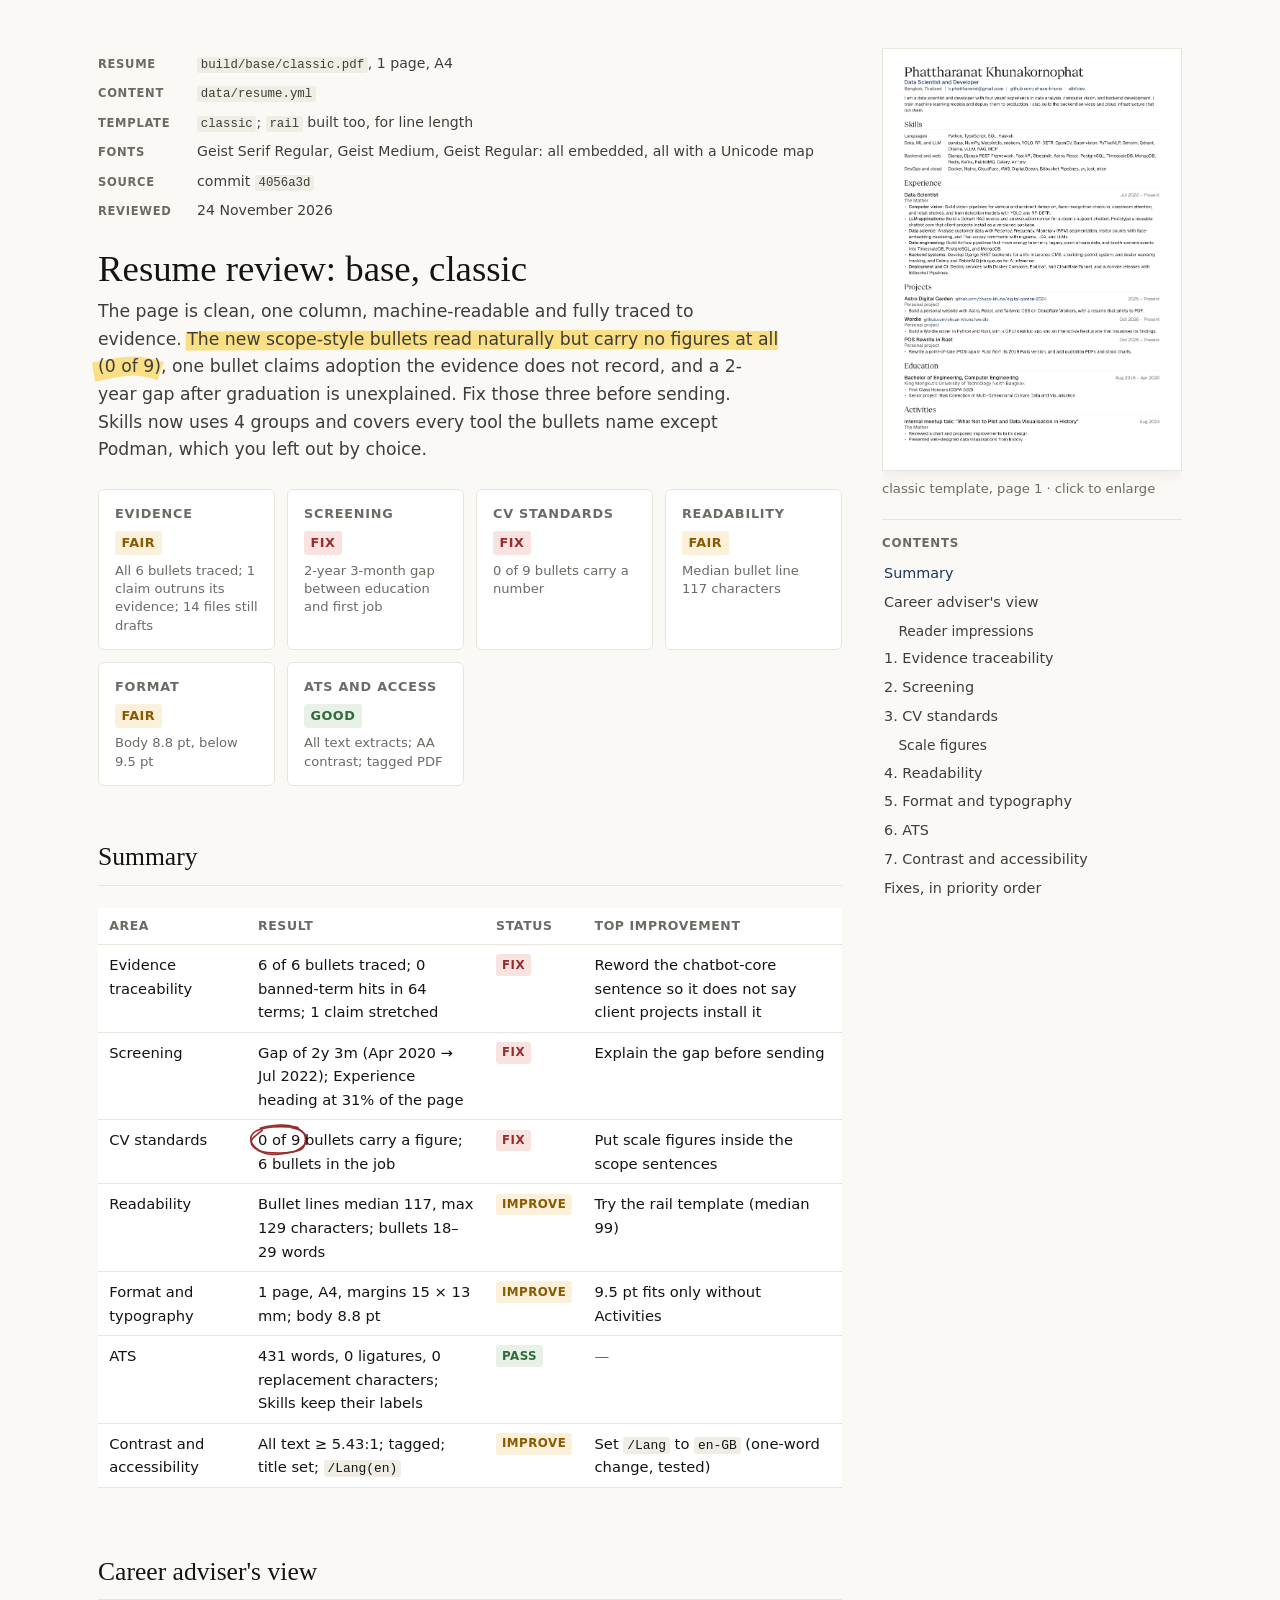
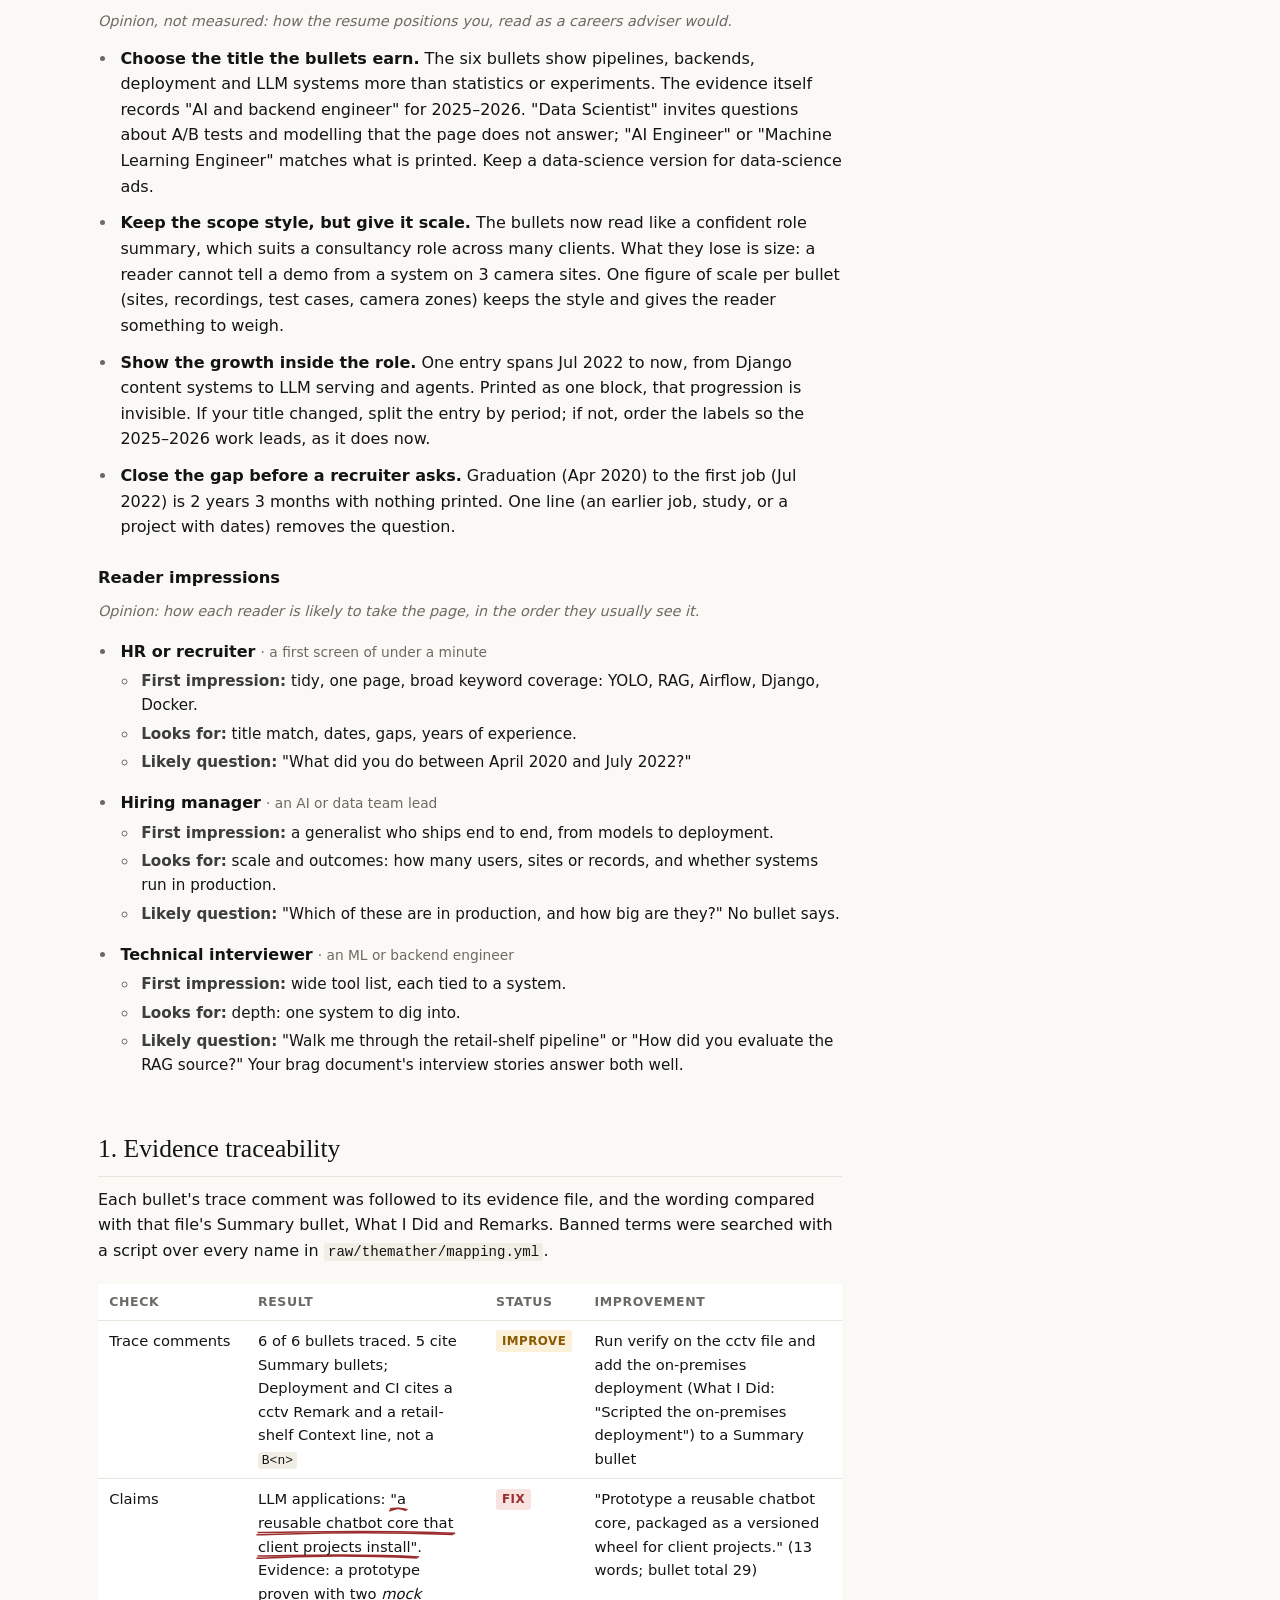
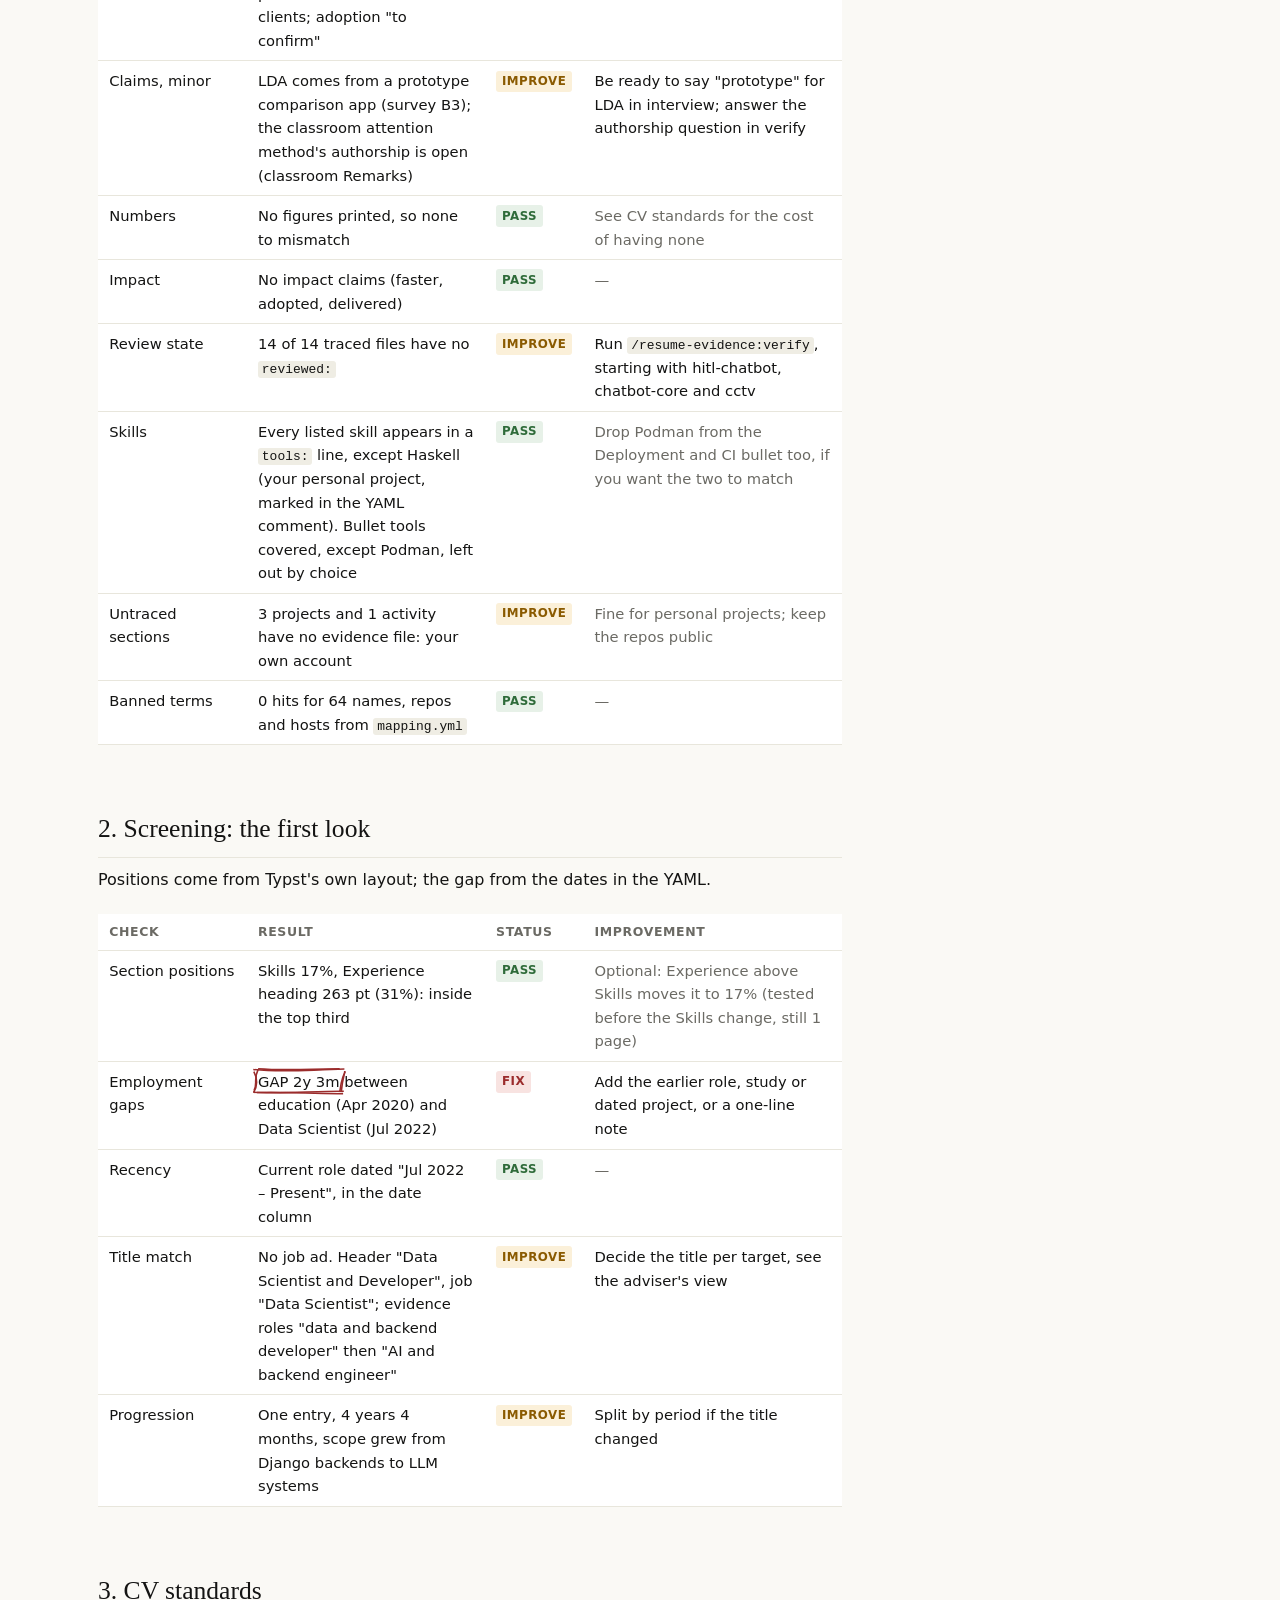
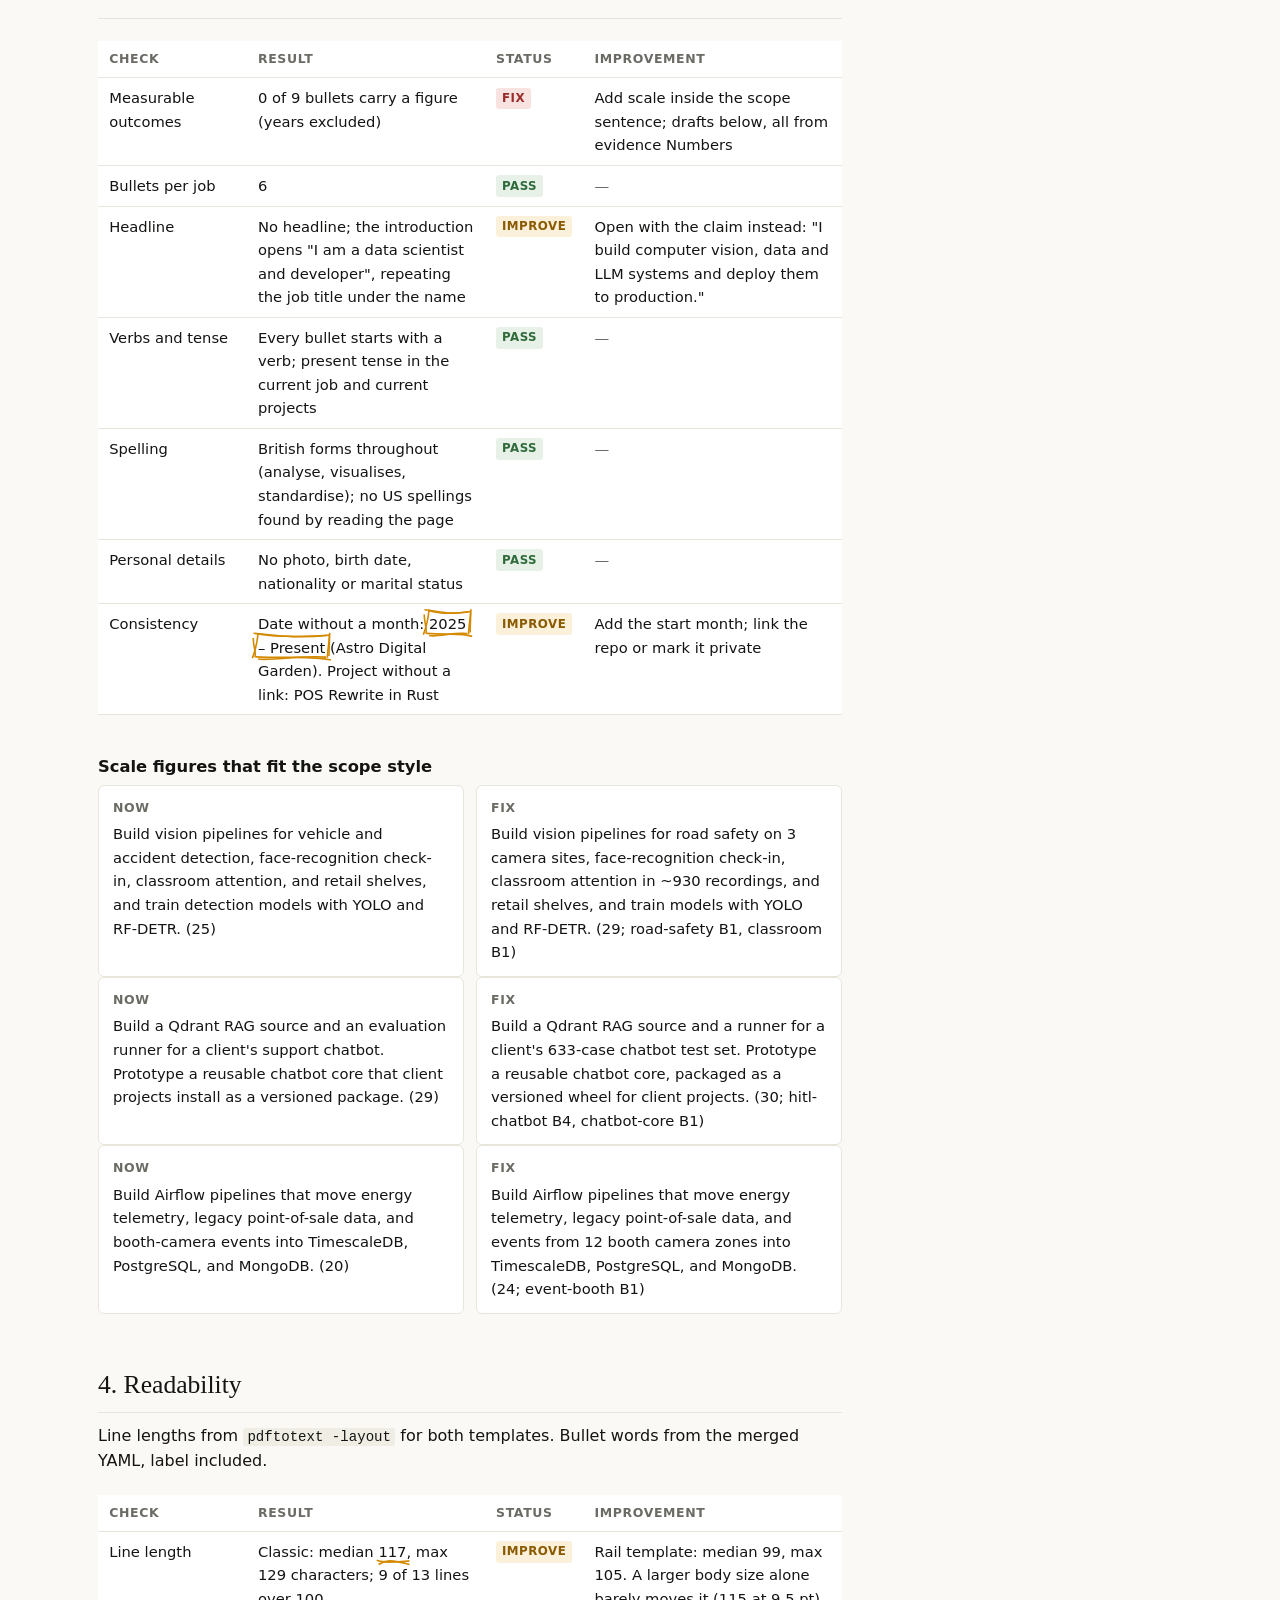
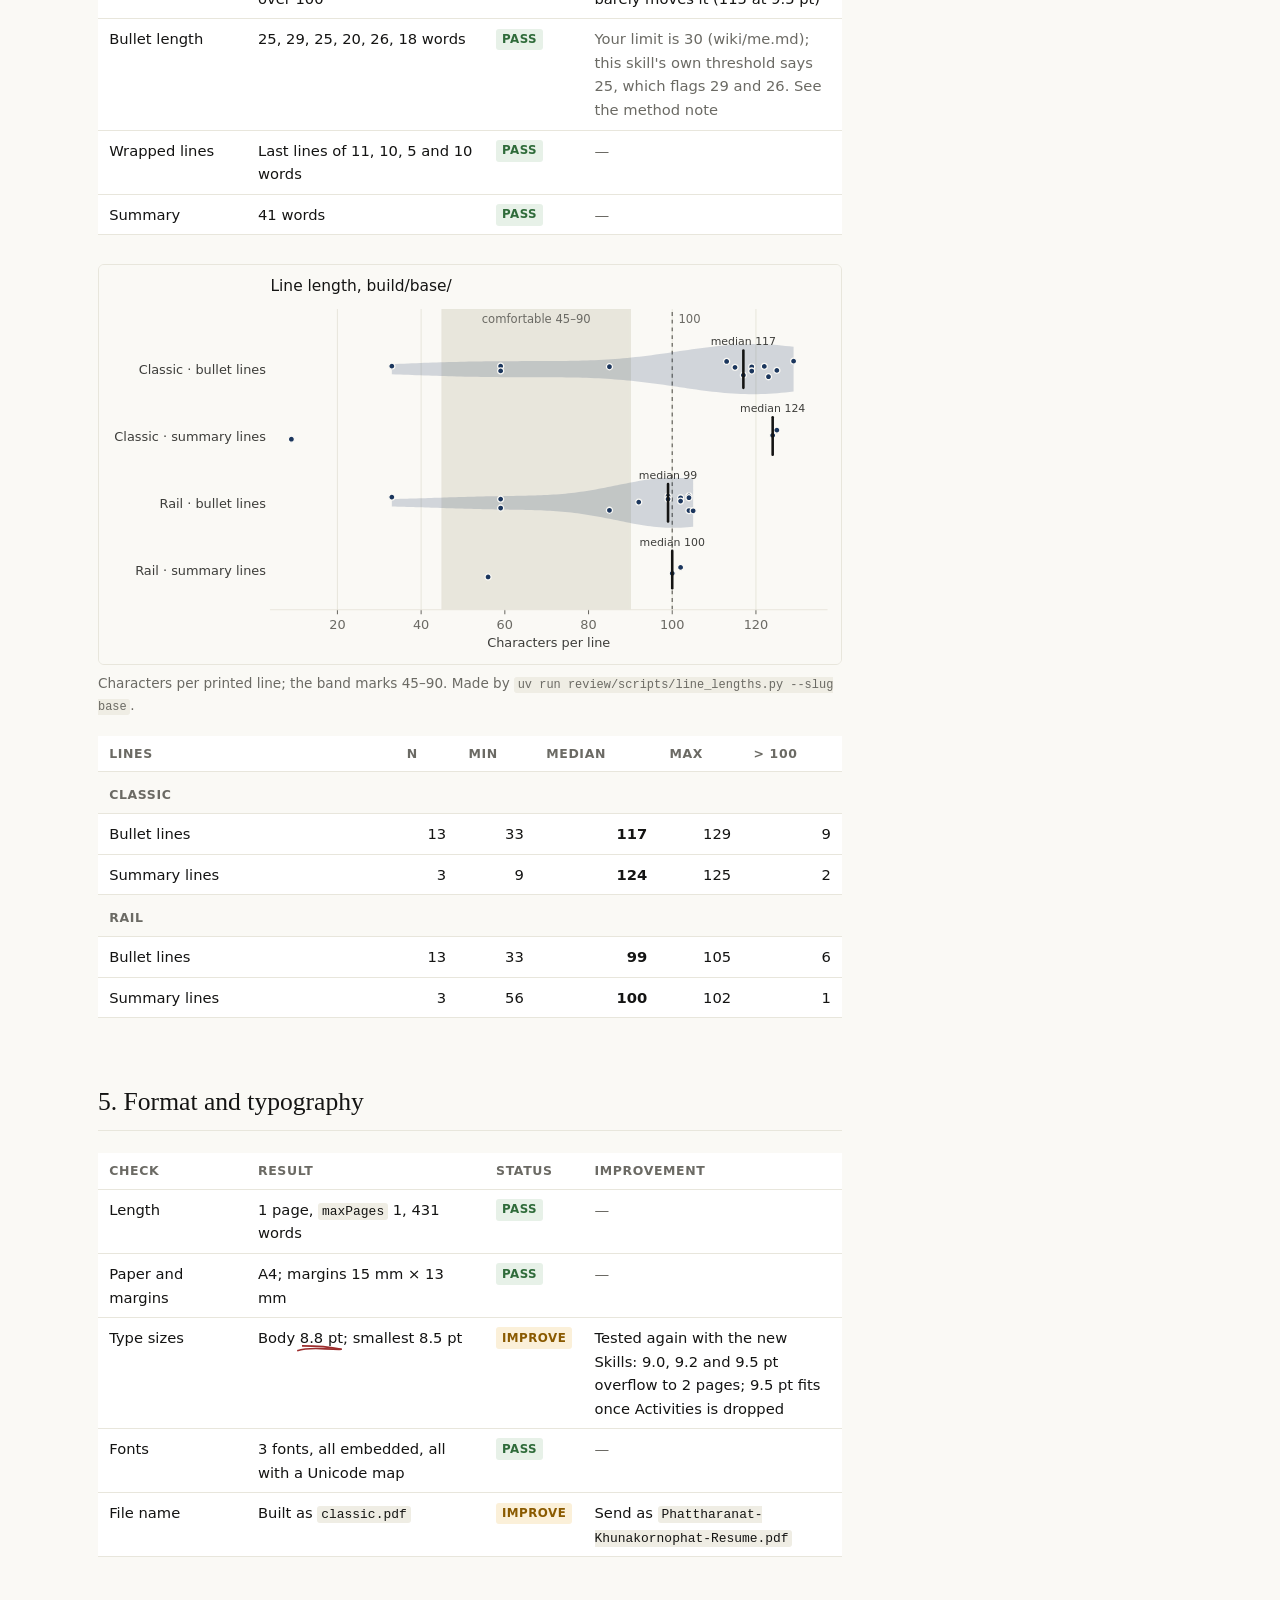
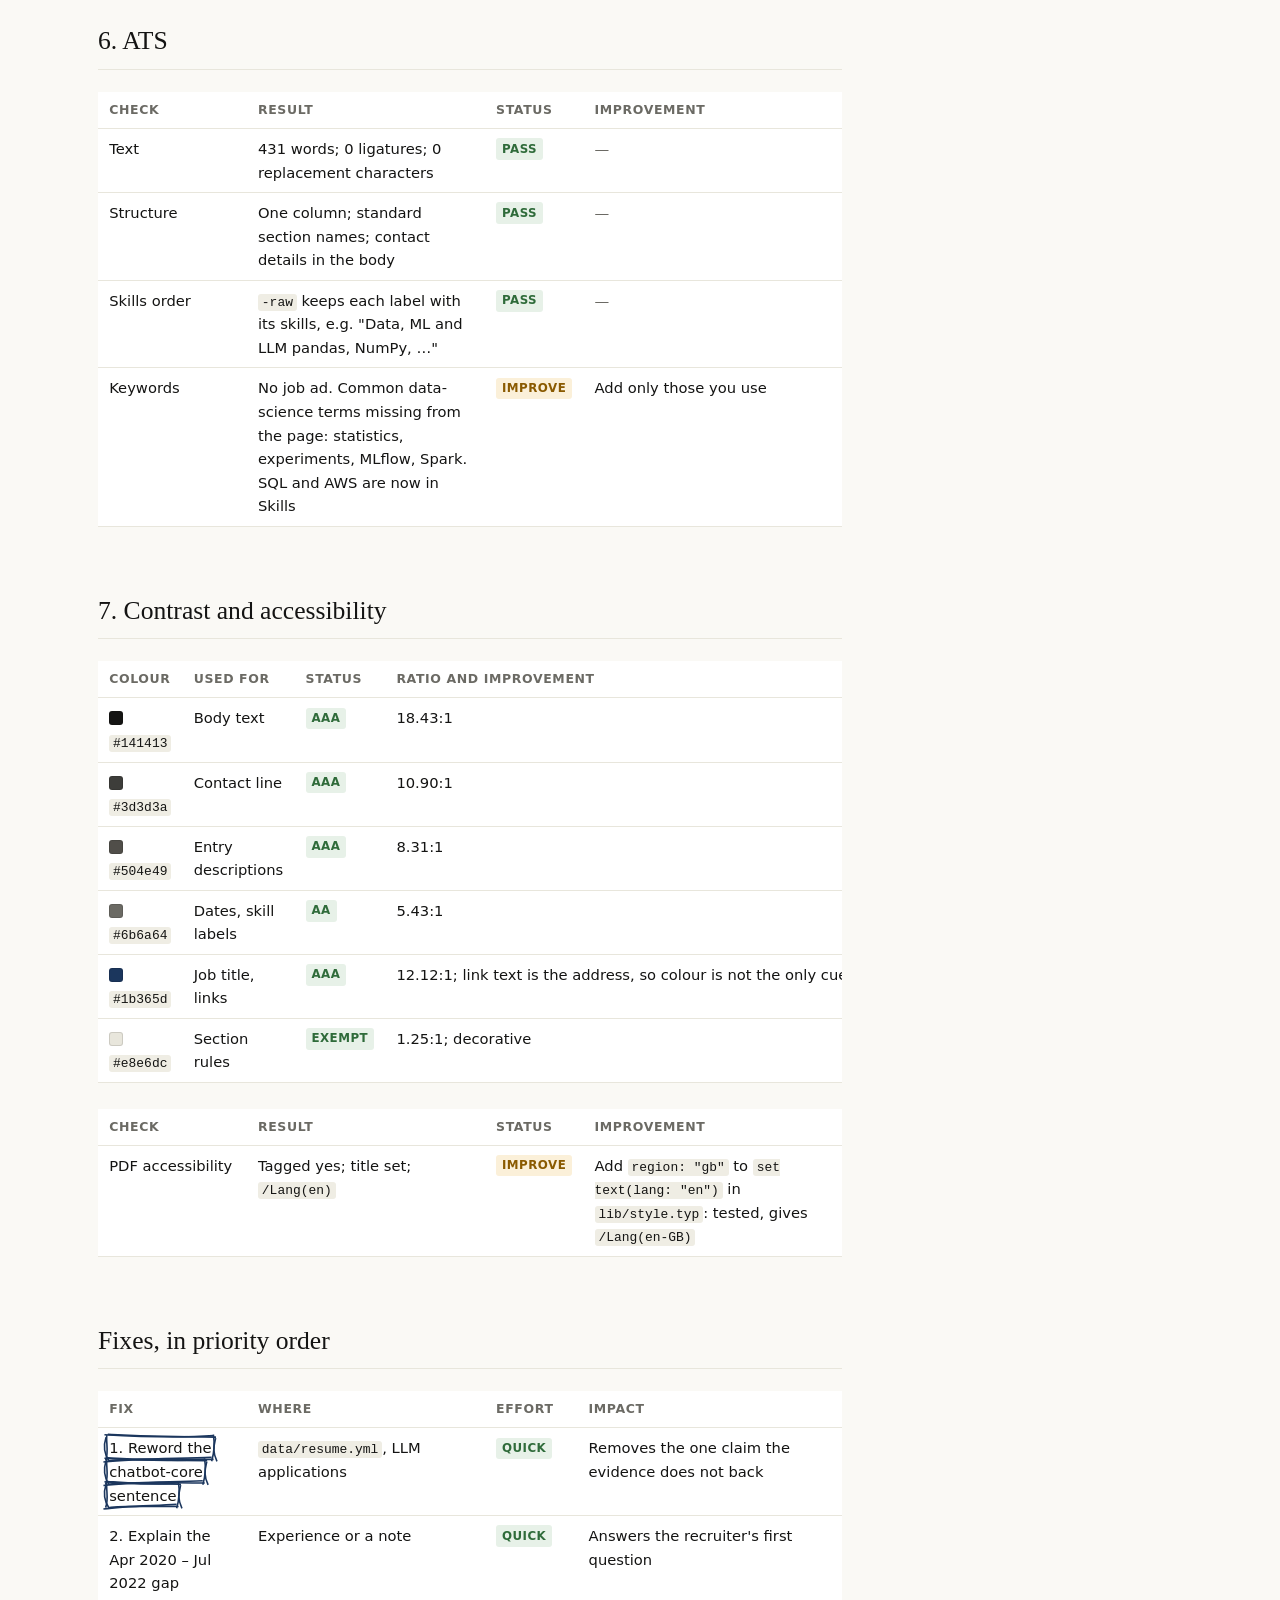
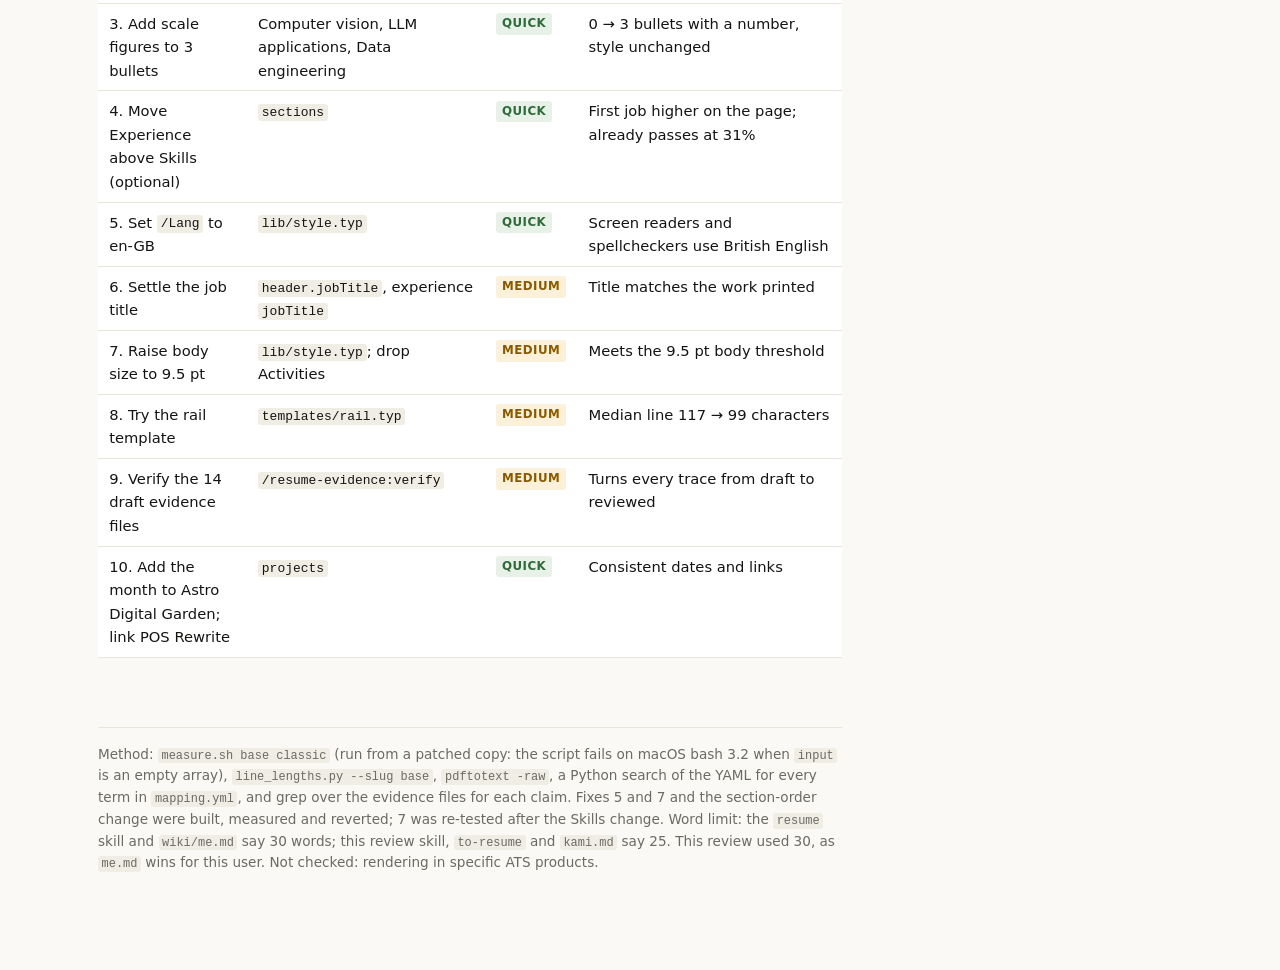
==== resume/review/index.html @ 535d42ca "docs(review): add the base resume review and the bullets proposal Add the review page for the base r" ====
<!doctype html>
<html lang="en-GB">
<head>
<meta charset="utf-8">
<meta name="viewport" content="width=device-width, initial-scale=1">
<title>Resume review: base, classic</title>
<link rel="stylesheet" href="styles/review.css">
<script src="scripts/rough-notation.iife.js" defer></script>
<script src="scripts/review.js" defer></script>
</head>
<body>
<main>

<div class="layout">
<div>

<header>
  <table class="details">
    <tr><th scope="row">Resume</th><td><code>build/base/classic.pdf</code>, 1 page, A4</td></tr>
    <tr><th scope="row">Content</th><td><code>data/resume.yml</code></td></tr>
    <tr><th scope="row">Template</th><td><code>classic</code>; <code>rail</code> built too, for line length</td></tr>
    <tr><th scope="row">Fonts</th><td>Geist Serif Regular, Geist Medium, Geist Regular: all embedded, all with a Unicode map</td></tr>
    <tr><th scope="row">Source</th><td>commit <code>4056a3d</code></td></tr>
    <tr><th scope="row">Reviewed</th><td>24 November 2026</td></tr>
  </table>
  <h1>Resume review: base, classic</h1>
  <p class="lede">The page is clean, one column, machine-readable and fully traced to evidence. <span data-note="highlight">The new scope-style bullets read naturally but carry no figures at all (0 of 9)</span>, one bullet claims adoption the evidence does not record, and a 2-year gap after graduation is unexplained. Fix those three before sending. Skills now uses 4 groups and covers every tool the bullets name except Podman, which you left out by choice.</p>

  <div class="scores">
    <div class="score"><b>Evidence</b><span><span class="badge warn">Fair</span></span><small>All 6 bullets traced; 1 claim outruns its evidence; 14 files still drafts</small></div>
    <div class="score"><b>Screening</b><span><span class="badge fail">Fix</span></span><small>2-year 3-month gap between education and first job</small></div>
    <div class="score"><b>CV standards</b><span><span class="badge fail">Fix</span></span><small>0 of 9 bullets carry a number</small></div>
    <div class="score"><b>Readability</b><span><span class="badge warn">Fair</span></span><small>Median bullet line 117 characters</small></div>
    <div class="score"><b>Format</b><span><span class="badge warn">Fair</span></span><small>Body 8.8 pt, below 9.5 pt</small></div>
    <div class="score"><b>ATS and access</b><span><span class="badge pass">Good</span></span><small>All text extracts; AA contrast; tagged PDF</small></div>
  </div>
</header>

<h2 id="summary">Summary</h2>
<div class="table-wrap">
<table class="results">
  <tr><th>Area</th><th>Result</th><th>Status</th><th>Top improvement</th></tr>
  <tr><td>Evidence traceability</td><td>6 of 6 bullets traced; 0 banned-term hits in 64 terms; 1 claim stretched</td><td class="status"><span class="badge fail">Fix</span></td><td>Reword the chatbot-core sentence so it does not say client projects install it</td></tr>
  <tr><td>Screening</td><td>Gap of 2y 3m (Apr 2020 → Jul 2022); Experience heading at 31% of the page</td><td class="status"><span class="badge fail">Fix</span></td><td>Explain the gap before sending</td></tr>
  <tr><td>CV standards</td><td><span data-note="circle">0 of 9</span> bullets carry a figure; 6 bullets in the job</td><td class="status"><span class="badge fail">Fix</span></td><td>Put scale figures inside the scope sentences</td></tr>
  <tr><td>Readability</td><td>Bullet lines median 117, max 129 characters; bullets 18–29 words</td><td class="status"><span class="badge warn">Improve</span></td><td>Try the rail template (median 99)</td></tr>
  <tr><td>Format and typography</td><td>1 page, A4, margins 15 × 13 mm; body 8.8 pt</td><td class="status"><span class="badge warn">Improve</span></td><td>9.5 pt fits only without Activities</td></tr>
  <tr><td>ATS</td><td>431 words, 0 ligatures, 0 replacement characters; Skills keep their labels</td><td class="status"><span class="badge pass">Pass</span></td><td class="muted">—</td></tr>
  <tr><td>Contrast and accessibility</td><td>All text ≥ 5.43:1; tagged; title set; <code>/Lang(en)</code></td><td class="status"><span class="badge warn">Improve</span></td><td>Set <code>/Lang</code> to <code>en-GB</code> (one-word change, tested)</td></tr>
</table>
</div>

<h2 id="adviser">Career adviser's view</h2>
<p class="opinion-note">Opinion, not measured: how the resume positions you, read as a careers adviser would.</p>
<ul class="opinion">
  <li><strong>Choose the title the bullets earn.</strong> The six bullets show pipelines, backends, deployment and LLM systems more than statistics or experiments. The evidence itself records "AI and backend engineer" for 2025–2026. "Data Scientist" invites questions about A/B tests and modelling that the page does not answer; "AI Engineer" or "Machine Learning Engineer" matches what is printed. Keep a data-science version for data-science ads.</li>
  <li><strong>Keep the scope style, but give it scale.</strong> The bullets now read like a confident role summary, which suits a consultancy role across many clients. What they lose is size: a reader cannot tell a demo from a system on 3 camera sites. One figure of scale per bullet (sites, recordings, test cases, camera zones) keeps the style and gives the reader something to weigh.</li>
  <li><strong>Show the growth inside the role.</strong> One entry spans Jul 2022 to now, from Django content systems to LLM serving and agents. Printed as one block, that progression is invisible. If your title changed, split the entry by period; if not, order the labels so the 2025–2026 work leads, as it does now.</li>
  <li><strong>Close the gap before a recruiter asks.</strong> Graduation (Apr 2020) to the first job (Jul 2022) is 2 years 3 months with nothing printed. One line (an earlier job, study, or a project with dates) removes the question.</li>
</ul>

<h3 id="readers">Reader impressions</h3>
<p class="opinion-note">Opinion: how each reader is likely to take the page, in the order they usually see it.</p>
<ul class="opinion readers">
  <li><strong>HR or recruiter</strong> <span class="muted">· a first screen of under a minute</span>
    <ul>
      <li><b>First impression:</b> tidy, one page, broad keyword coverage: YOLO, RAG, Airflow, Django, Docker.</li>
      <li><b>Looks for:</b> title match, dates, gaps, years of experience.</li>
      <li><b>Likely question:</b> "What did you do between April 2020 and July 2022?"</li>
    </ul></li>
  <li><strong>Hiring manager</strong> <span class="muted">· an AI or data team lead</span>
    <ul>
      <li><b>First impression:</b> a generalist who ships end to end, from models to deployment.</li>
      <li><b>Looks for:</b> scale and outcomes: how many users, sites or records, and whether systems run in production.</li>
      <li><b>Likely question:</b> "Which of these are in production, and how big are they?" No bullet says.</li>
    </ul></li>
  <li><strong>Technical interviewer</strong> <span class="muted">· an ML or backend engineer</span>
    <ul>
      <li><b>First impression:</b> wide tool list, each tied to a system.</li>
      <li><b>Looks for:</b> depth: one system to dig into.</li>
      <li><b>Likely question:</b> "Walk me through the retail-shelf pipeline" or "How did you evaluate the RAG source?" Your brag document's interview stories answer both well.</li>
    </ul></li>
</ul>

<h2 id="evidence">1. Evidence traceability</h2>
<p>Each bullet's trace comment was followed to its evidence file, and the wording compared with that file's Summary bullet, What I Did and Remarks. Banned terms were searched with a script over every name in <code>raw/themather/mapping.yml</code>.</p>
<div class="table-wrap">
<table class="results">
  <tr><th>Check</th><th>Result</th><th>Status</th><th>Improvement</th></tr>
  <tr><td>Trace comments</td><td>6 of 6 bullets traced. 5 cite Summary bullets; Deployment and CI cites a cctv Remark and a retail-shelf Context line, not a <code>B&lt;n&gt;</code></td><td class="status"><span class="badge warn">Improve</span></td><td>Run verify on the cctv file and add the on-premises deployment (What I Did: "Scripted the on-premises deployment") to a Summary bullet</td></tr>
  <tr><td>Claims</td><td>LLM applications: <span data-note="underline">"a reusable chatbot core that client projects install"</span>. Evidence: a prototype proven with two <em>mock</em> clients; adoption "to confirm"</td><td class="status"><span class="badge fail">Fix</span></td><td>"Prototype a reusable chatbot core, packaged as a versioned wheel for client projects." (13 words; bullet total 29)</td></tr>
  <tr><td>Claims, minor</td><td>LDA comes from a prototype comparison app (survey B3); the classroom attention method's authorship is open (classroom Remarks)</td><td class="status"><span class="badge warn">Improve</span></td><td>Be ready to say "prototype" for LDA in interview; answer the authorship question in verify</td></tr>
  <tr><td>Numbers</td><td>No figures printed, so none to mismatch</td><td class="status"><span class="badge pass">Pass</span></td><td class="muted">See CV standards for the cost of having none</td></tr>
  <tr><td>Impact</td><td>No impact claims (faster, adopted, delivered)</td><td class="status"><span class="badge pass">Pass</span></td><td class="muted">—</td></tr>
  <tr><td>Review state</td><td><span data-note="circle" data-note-tone="warn">14 of 14</span> traced files have no <code>reviewed:</code></td><td class="status"><span class="badge warn">Improve</span></td><td>Run <code>/resume-evidence:verify</code>, starting with hitl-chatbot, chatbot-core and cctv</td></tr>
  <tr><td>Skills</td><td>Every listed skill appears in a <code>tools:</code> line, except Haskell (your personal project, marked in the YAML comment). Bullet tools covered, except Podman, left out by choice</td><td class="status"><span class="badge pass">Pass</span></td><td class="muted">Drop Podman from the Deployment and CI bullet too, if you want the two to match</td></tr>
  <tr><td>Untraced sections</td><td>3 projects and 1 activity have no evidence file: your own account</td><td class="status"><span class="badge warn">Improve</span></td><td class="muted">Fine for personal projects; keep the repos public</td></tr>
  <tr><td>Banned terms</td><td>0 hits for 64 names, repos and hosts from <code>mapping.yml</code></td><td class="status"><span class="badge pass">Pass</span></td><td class="muted">—</td></tr>
</table>
</div>

<h2 id="screening">2. Screening: the first look</h2>
<p>Positions come from Typst's own layout; the gap from the dates in the YAML.</p>
<div class="table-wrap">
<table class="results">
  <tr><th>Check</th><th>Result</th><th>Status</th><th>Improvement</th></tr>
  <tr><td>Section positions</td><td>Skills 17%, Experience heading 263 pt (31%): inside the top third</td><td class="status"><span class="badge pass">Pass</span></td><td class="muted">Optional: Experience above Skills moves it to 17% (tested before the Skills change, still 1 page)</td></tr>
  <tr><td>Employment gaps</td><td><span data-note="box">GAP 2y 3m</span> between education (Apr 2020) and Data Scientist (Jul 2022)</td><td class="status"><span class="badge fail">Fix</span></td><td>Add the earlier role, study or dated project, or a one-line note</td></tr>
  <tr><td>Recency</td><td>Current role dated "Jul 2022 – Present", in the date column</td><td class="status"><span class="badge pass">Pass</span></td><td class="muted">—</td></tr>
  <tr><td>Title match</td><td>No job ad. Header "Data Scientist and Developer", job "Data Scientist"; evidence roles "data and backend developer" then "AI and backend engineer"</td><td class="status"><span class="badge warn">Improve</span></td><td>Decide the title per target, see the adviser's view</td></tr>
  <tr><td>Progression</td><td>One entry, 4 years 4 months, scope grew from Django backends to LLM systems</td><td class="status"><span class="badge warn">Improve</span></td><td>Split by period if the title changed</td></tr>
</table>
</div>

<h2 id="cv">3. CV standards</h2>
<div class="table-wrap">
<table class="results">
  <tr><th>Check</th><th>Result</th><th>Status</th><th>Improvement</th></tr>
  <tr><td>Measurable outcomes</td><td>0 of 9 bullets carry a figure (years excluded)</td><td class="status"><span class="badge fail">Fix</span></td><td>Add scale inside the scope sentence; drafts below, all from evidence Numbers</td></tr>
  <tr><td>Bullets per job</td><td>6</td><td class="status"><span class="badge pass">Pass</span></td><td class="muted">—</td></tr>
  <tr><td>Headline</td><td>No headline; the introduction opens "I am a data scientist and developer", repeating the job title under the name</td><td class="status"><span class="badge warn">Improve</span></td><td>Open with the claim instead: "I build computer vision, data and LLM systems and deploy them to production."</td></tr>
  <tr><td>Verbs and tense</td><td>Every bullet starts with a verb; present tense in the current job and current projects</td><td class="status"><span class="badge pass">Pass</span></td><td class="muted">—</td></tr>
  <tr><td>Spelling</td><td>British forms throughout (analyse, visualises, standardise); no US spellings found by reading the page</td><td class="status"><span class="badge pass">Pass</span></td><td class="muted">—</td></tr>
  <tr><td>Personal details</td><td>No photo, birth date, nationality or marital status</td><td class="status"><span class="badge pass">Pass</span></td><td class="muted">—</td></tr>
  <tr><td>Consistency</td><td>Date without a month: <span data-note="box" data-note-tone="warn">2025 – Present</span> (Astro Digital Garden). Project without a link: POS Rewrite in Rust</td><td class="status"><span class="badge warn">Improve</span></td><td>Add the start month; link the repo or mark it private</td></tr>
</table>
</div>

<h3 id="cv-figures">Scale figures that fit the scope style</h3>
<div class="compare">
  <div><b>Now</b>Build vision pipelines for vehicle and accident detection, face-recognition check-in, classroom attention, and retail shelves, and train detection models with YOLO and RF-DETR. (25)</div>
  <div><b>Fix</b>Build vision pipelines for road safety on 3 camera sites, face-recognition check-in, classroom attention in ~930 recordings, and retail shelves, and train models with YOLO and RF-DETR. (29; road-safety B1, classroom B1)</div>
</div>
<div class="compare">
  <div><b>Now</b>Build a Qdrant RAG source and an evaluation runner for a client's support chatbot. Prototype a reusable chatbot core that client projects install as a versioned package. (29)</div>
  <div><b>Fix</b>Build a Qdrant RAG source and a runner for a client's 633-case chatbot test set. Prototype a reusable chatbot core, packaged as a versioned wheel for client projects. (30; hitl-chatbot B4, chatbot-core B1)</div>
</div>
<div class="compare">
  <div><b>Now</b>Build Airflow pipelines that move energy telemetry, legacy point-of-sale data, and booth-camera events into TimescaleDB, PostgreSQL, and MongoDB. (20)</div>
  <div><b>Fix</b>Build Airflow pipelines that move energy telemetry, legacy point-of-sale data, and events from 12 booth camera zones into TimescaleDB, PostgreSQL, and MongoDB. (24; event-booth B1)</div>
</div>

<h2 id="readability">4. Readability</h2>
<p>Line lengths from <code>pdftotext -layout</code> for both templates. Bullet words from the merged YAML, label included.</p>
<div class="table-wrap">
<table class="results">
  <tr><th>Check</th><th>Result</th><th>Status</th><th>Improvement</th></tr>
  <tr><td>Line length</td><td>Classic: median <span data-note="underline" data-note-tone="warn">117</span>, max 129 characters; 9 of 13 lines over 100</td><td class="status"><span class="badge warn">Improve</span></td><td>Rail template: median 99, max 105. A larger body size alone barely moves it (115 at 9.5 pt)</td></tr>
  <tr><td>Bullet length</td><td>25, 29, 25, 20, 26, 18 words</td><td class="status"><span class="badge pass">Pass</span></td><td class="muted">Your limit is 30 (wiki/me.md); this skill's own threshold says 25, which flags 29 and 26. See the method note</td></tr>
  <tr><td>Wrapped lines</td><td>Last lines of 11, 10, 5 and 10 words</td><td class="status"><span class="badge pass">Pass</span></td><td class="muted">—</td></tr>
  <tr><td>Summary</td><td>41 words</td><td class="status"><span class="badge pass">Pass</span></td><td class="muted">—</td></tr>
</table>
</div>
<figure class="chart">
  <img src="base-line-length.svg" alt="Line length in characters. Classic bullet lines: 13 lines, min 33, median 117, max 129, 9 over 100. Classic summary lines: 3, min 9, median 124, max 125. Rail bullet lines: 13, min 33, median 99, max 105, 6 over 100. Rail summary lines: 3, min 56, median 100, max 102.">
  <figcaption>Characters per printed line; the band marks 45–90. Made by <code>uv run review/scripts/line_lengths.py --slug base</code>.</figcaption>
</figure>
<div class="table-wrap">
<table class="stats">
  <tr><th>Lines</th><th>n</th><th>min</th><th>median</th><th>max</th><th>&gt; 100</th></tr>
  <tr class="group"><td colspan="6">Classic</td></tr>
  <tr><td>Bullet lines</td><td class="num">13</td><td class="num">33</td><td class="num median">117</td><td class="num">129</td><td class="num">9</td></tr>
  <tr><td>Summary lines</td><td class="num">3</td><td class="num">9</td><td class="num median">124</td><td class="num">125</td><td class="num">2</td></tr>
  <tr class="group"><td colspan="6">Rail</td></tr>
  <tr><td>Bullet lines</td><td class="num">13</td><td class="num">33</td><td class="num median">99</td><td class="num">105</td><td class="num">6</td></tr>
  <tr><td>Summary lines</td><td class="num">3</td><td class="num">56</td><td class="num median">100</td><td class="num">102</td><td class="num">1</td></tr>
</table>
</div>

<h2 id="format">5. Format and typography</h2>
<div class="table-wrap">
<table class="results">
  <tr><th>Check</th><th>Result</th><th>Status</th><th>Improvement</th></tr>
  <tr><td>Length</td><td>1 page, <code>maxPages</code> 1, 431 words</td><td class="status"><span class="badge pass">Pass</span></td><td class="muted">—</td></tr>
  <tr><td>Paper and margins</td><td>A4; margins 15 mm × 13 mm</td><td class="status"><span class="badge pass">Pass</span></td><td class="muted">—</td></tr>
  <tr><td>Type sizes</td><td>Body <span data-note="underline">8.8 pt</span>; smallest 8.5 pt</td><td class="status"><span class="badge warn">Improve</span></td><td>Tested again with the new Skills: 9.0, 9.2 and 9.5 pt overflow to 2 pages; 9.5 pt fits once Activities is dropped</td></tr>
  <tr><td>Fonts</td><td>3 fonts, all embedded, all with a Unicode map</td><td class="status"><span class="badge pass">Pass</span></td><td class="muted">—</td></tr>
  <tr><td>File name</td><td>Built as <code>classic.pdf</code></td><td class="status"><span class="badge warn">Improve</span></td><td>Send as <code>Phattharanat-Khunakornophat-Resume.pdf</code></td></tr>
</table>
</div>

<h2 id="ats">6. ATS</h2>
<div class="table-wrap">
<table class="results">
  <tr><th>Check</th><th>Result</th><th>Status</th><th>Improvement</th></tr>
  <tr><td>Text</td><td>431 words; 0 ligatures; 0 replacement characters</td><td class="status"><span class="badge pass">Pass</span></td><td class="muted">—</td></tr>
  <tr><td>Structure</td><td>One column; standard section names; contact details in the body</td><td class="status"><span class="badge pass">Pass</span></td><td class="muted">—</td></tr>
  <tr><td>Skills order</td><td><code>-raw</code> keeps each label with its skills, e.g. "Data, ML and LLM pandas, NumPy, …"</td><td class="status"><span class="badge pass">Pass</span></td><td class="muted">—</td></tr>
  <tr><td>Keywords</td><td>No job ad. Common data-science terms missing from the page: statistics, experiments, MLflow, Spark. SQL and AWS are now in Skills</td><td class="status"><span class="badge warn">Improve</span></td><td>Add only those you use</td></tr>
</table>
</div>

<h2 id="access">7. Contrast and accessibility</h2>
<div class="table-wrap">
<table class="results">
  <tr><th>Colour</th><th>Used for</th><th>Status</th><th>Ratio and improvement</th></tr>
  <tr><td><span class="sw" style="background:#141413"></span><code>#141413</code></td><td>Body text</td><td class="status"><span class="badge pass">AAA</span></td><td class="num">18.43:1</td></tr>
  <tr><td><span class="sw" style="background:#3d3d3a"></span><code>#3d3d3a</code></td><td>Contact line</td><td class="status"><span class="badge pass">AAA</span></td><td class="num">10.90:1</td></tr>
  <tr><td><span class="sw" style="background:#504e49"></span><code>#504e49</code></td><td>Entry descriptions</td><td class="status"><span class="badge pass">AAA</span></td><td class="num">8.31:1</td></tr>
  <tr><td><span class="sw" style="background:#6b6a64"></span><code>#6b6a64</code></td><td>Dates, skill labels</td><td class="status"><span class="badge pass">AA</span></td><td class="num">5.43:1</td></tr>
  <tr><td><span class="sw" style="background:#1b365d"></span><code>#1b365d</code></td><td>Job title, links</td><td class="status"><span class="badge pass">AAA</span></td><td class="num">12.12:1; link text is the address, so colour is not the only cue</td></tr>
  <tr><td><span class="sw" style="background:#e8e6dc"></span><code>#e8e6dc</code></td><td>Section rules</td><td class="status"><span class="badge pass">Exempt</span></td><td class="num">1.25:1; decorative</td></tr>
</table>
</div>
<div class="table-wrap">
<table class="results">
  <tr><th>Check</th><th>Result</th><th>Status</th><th>Improvement</th></tr>
  <tr><td>PDF accessibility</td><td>Tagged yes; title set; <code>/Lang(en)</code></td><td class="status"><span class="badge warn">Improve</span></td><td>Add <code>region: "gb"</code> to <code>set text(lang: "en")</code> in <code>lib/style.typ</code>: tested, gives <code>/Lang(en-GB)</code></td></tr>
</table>
</div>

<h2 id="fixes">Fixes, in priority order</h2>
<div class="table-wrap">
<table class="results">
  <tr><th>Fix</th><th>Where</th><th>Effort</th><th>Impact</th></tr>
  <tr><td><span data-note="box" data-note-tone="accent">1. Reword the chatbot-core sentence</span></td><td><code>data/resume.yml</code>, LLM applications</td><td class="status"><span class="badge pass">Quick</span></td><td>Removes the one claim the evidence does not back</td></tr>
  <tr><td>2. Explain the Apr 2020 – Jul 2022 gap</td><td>Experience or a note</td><td class="status"><span class="badge pass">Quick</span></td><td>Answers the recruiter's first question</td></tr>
  <tr><td>3. Add scale figures to 3 bullets</td><td>Computer vision, LLM applications, Data engineering</td><td class="status"><span class="badge pass">Quick</span></td><td>0 → 3 bullets with a number, style unchanged</td></tr>
  <tr><td>4. Move Experience above Skills (optional)</td><td><code>sections</code></td><td class="status"><span class="badge pass">Quick</span></td><td>First job higher on the page; already passes at 31%</td></tr>
  <tr><td>5. Set <code>/Lang</code> to en-GB</td><td><code>lib/style.typ</code></td><td class="status"><span class="badge pass">Quick</span></td><td>Screen readers and spellcheckers use British English</td></tr>
  <tr><td>6. Settle the job title</td><td><code>header.jobTitle</code>, experience <code>jobTitle</code></td><td class="status"><span class="badge warn">Medium</span></td><td>Title matches the work printed</td></tr>
  <tr><td>7. Raise body size to 9.5 pt</td><td><code>lib/style.typ</code>; drop Activities</td><td class="status"><span class="badge warn">Medium</span></td><td>Meets the 9.5 pt body threshold</td></tr>
  <tr><td>8. Try the rail template</td><td><code>templates/rail.typ</code></td><td class="status"><span class="badge warn">Medium</span></td><td>Median line 117 → 99 characters</td></tr>
  <tr><td>9. Verify the 14 draft evidence files</td><td><code>/resume-evidence:verify</code></td><td class="status"><span class="badge warn">Medium</span></td><td>Turns every trace from draft to reviewed</td></tr>
  <tr><td>10. Add the month to Astro Digital Garden; link POS Rewrite</td><td><code>projects</code></td><td class="status"><span class="badge pass">Quick</span></td><td>Consistent dates and links</td></tr>
</table>
</div>

<footer>
  Method: <code>measure.sh base classic</code> (run from a patched copy: the script fails on macOS bash 3.2 when <code>input</code> is an empty array), <code>line_lengths.py --slug base</code>, <code>pdftotext -raw</code>, a Python search of the YAML for every term in <code>mapping.yml</code>, and grep over the evidence files for each claim. Fixes 5 and 7 and the section-order change were built, measured and reverted; 7 was re-tested after the Skills change. Word limit: the <code>resume</code> skill and <code>wiki/me.md</code> say 30 words; this review skill, <code>to-resume</code> and <code>kami.md</code> say 25. This review used 30, as <code>me.md</code> wins for this user. Not checked: rendering in specific ATS products.
</footer>

</div>

<aside class="side">
  <figure class="preview">
    <button type="button" data-lightbox aria-label="Open the preview full size">
      <img src="resume.png" alt="The one-page resume: header, Skills, Experience with six labelled bullets, Projects, Education and Activities.">
    </button>
    <figcaption>classic template, page 1 · click to enlarge</figcaption>
  </figure>

  <nav class="toc" aria-label="Contents">
    <b>Contents</b>
    <ol>
      <li><a href="#summary">Summary</a></li>
      <li><a href="#adviser">Career adviser's view</a>
        <ol><li><a href="#readers">Reader impressions</a></li></ol>
      </li>
      <li><a href="#evidence">1. Evidence traceability</a></li>
      <li><a href="#screening">2. Screening</a></li>
      <li><a href="#cv">3. CV standards</a>
        <ol><li><a href="#cv-figures">Scale figures</a></li></ol>
      </li>
      <li><a href="#readability">4. Readability</a></li>
      <li><a href="#format">5. Format and typography</a></li>
      <li><a href="#ats">6. ATS</a></li>
      <li><a href="#access">7. Contrast and accessibility</a></li>
      <li><a href="#fixes">Fixes, in priority order</a></li>
    </ol>
  </nav>
</aside>
</div>

</main>

<dialog class="lightbox" aria-label="Preview">
  <button type="button" class="close" aria-label="Close">×</button>
  <img src="" alt="">
</dialog>
</body>
</html>
---- resume/review/styles/review.css ----
/* Shared styles for review pages in review/.
   Components: header + score cards, check lists with badges, tables with
   swatches, code extract (pre + mark), compare cards, priority list, and a
   sticky side column with the preview image, a pop-up for it, and a table of contents.
   See REVIEW_TEMPLATE.html for markup of each. */

:root {
  --ink: #141413; --dark: #3d3d3a; --olive: #504e49; --stone: #6b6a64;
  --rule: #e8e6dc; --paper: #faf9f5; --card: #ffffff; --accent: #1b365d;
  --pass: #2f6b3a; --pass-bg: #e7f1e8;
  --warn: #8a5a00; --warn-bg: #fbf0d9;
  --fail: #9b2c2c; --fail-bg: #f8e3e1;
  --radius: 6px;
  --side: 300px;
}

* { box-sizing: border-box; }
html { scroll-behavior: smooth; scroll-padding-top: 24px; }
body {
  margin: 0; background: var(--paper); color: var(--ink);
  font: 16px/1.6 ui-sans-serif, system-ui, -apple-system, "Segoe UI", sans-serif;
}
main { max-width: 1140px; margin: 0 auto; padding: 48px 28px 96px; }

/* ---------- Type ---------- */

h1, h2 { font-family: "Iowan Old Style", "Palatino Linotype", Georgia, serif; font-weight: 400; }
h1 { font-size: 2.3rem; line-height: 1.15; margin: 0 0 .4rem; }
h2 { font-size: 1.6rem; margin: 3.2rem 0 .6rem; padding-bottom: .4rem; border-bottom: 1px solid var(--rule); }
h3 { font-size: 1.02rem; margin: 1.6rem 0 .3rem; }
p { margin: .5rem 0; }
a { color: var(--accent); }

/* Selection: a tint of the accent that stands out from the page (1.6:1) and the
   white tables (1.7:1), with text kept ink (10.9:1).
   Images opt out, so a drag across a section doesn't paint them blue;
   the dark code block gets its own darker tint. */
::selection { background: #b8c9df; color: var(--ink); }
img, svg { user-select: none; -webkit-user-select: none; }
pre ::selection, pre::selection { background: #3d5579; color: #fff; }
code {
  font: .88em/1.4 ui-monospace, "Cascadia Code", Consolas, monospace;
  background: #efede4; padding: .08em .3em; border-radius: 3px;
}
.meta { color: var(--stone); font-size: .92rem; }

/* Review details above the title: a label | value table on the page background.
   Overrides the general table rules further down (white background, row padding). */
table.details { width: auto; margin: 0 0 1.4rem; background: none; font-size: .88rem; }
table.details th, table.details td { padding: .22rem 0; border-bottom: 0; vertical-align: baseline; }
table.details th {
  padding-right: 1.6rem; font-size: .72rem; text-transform: uppercase; letter-spacing: .06em;
  color: var(--stone); font-weight: 600; white-space: nowrap;
}
table.details td { color: var(--dark); }
.lede { font-size: 1.08rem; color: var(--dark); max-width: 62ch; }

/* ---------- Two-column layout: content + sticky side ---------- */

.layout { display: grid; grid-template-columns: minmax(0, 1fr) var(--side); gap: 40px; align-items: start; }
.side {
  position: sticky; top: 24px;
  max-height: calc(100vh - 48px); overflow-y: auto;
  scrollbar-width: thin;
}

/* Preview image: a button that opens the pop-up. */
.preview { margin: 0; }
.preview button {
  display: block; width: 100%; padding: 0; border: 0; background: none; cursor: zoom-in;
}
.preview img {
  display: block; width: 100%; background: #fff;
  border: 1px solid var(--rule); box-shadow: 0 2px 14px rgba(20, 20, 19, .08);
  transition: box-shadow .15s;
}
.preview button:hover img, .preview button:focus-visible img { box-shadow: 0 4px 22px rgba(20, 20, 19, .18); }
.preview button:focus-visible { outline: 2px solid var(--accent); outline-offset: 3px; }
.preview figcaption { font-size: .82rem; color: var(--stone); margin-top: .4rem; }

/* Table of contents under the preview. */
.toc { margin-top: 20px; padding-top: 14px; border-top: 1px solid var(--rule); font-size: .9rem; }
.toc b {
  display: block; font-size: .74rem; text-transform: uppercase; letter-spacing: .06em;
  color: var(--stone); font-weight: 600; margin-bottom: .4rem;
}
.toc ol { list-style: none; margin: 0; padding: 0; }
.toc ol ol { padding-left: .9rem; font-size: .86rem; }
.toc a {
  display: block; padding: .18rem .6rem; margin-left: -.6rem;
  color: var(--dark); text-decoration: none; border-left: 2px solid transparent;
}
.toc a:hover { color: var(--accent); }
.toc a.active { color: var(--accent); border-left-color: var(--accent); font-weight: 500; }

@media (max-width: 900px) {
  .layout { grid-template-columns: 1fr; }
  .side { position: static; max-height: none; order: -1; max-width: 420px; }
}

/* ---------- Image pop-up ---------- */

/* The dialog shrinks to the image, so the close button sits on the image's corner.
   The image is sized by height from its aspect ratio (--ratio, height / width;
   default A4 = 1.4142): max-height alone leaves the dialog as wide as the
   image's full pixel width, and the button floats off the corner. */
dialog.lightbox {
  --ratio: 1.4142;
  padding: 0; border: 0; background: transparent;
  width: fit-content; max-width: none; max-height: none; overflow: visible;
}
dialog.lightbox::backdrop { background: rgba(20, 20, 19, .72); }
dialog.lightbox img {
  display: block; height: min(92vh, calc(94vw * var(--ratio))); width: auto;
  background: #fff; box-shadow: 0 10px 40px rgba(0, 0, 0, .35); cursor: zoom-out;
}
dialog.lightbox .close {
  position: absolute; top: -14px; right: -14px; width: 32px; height: 32px;
  border: 0; border-radius: 50%; background: var(--card); color: var(--ink);
  font-size: 1.2rem; line-height: 1; cursor: pointer; box-shadow: 0 2px 8px rgba(0, 0, 0, .25);
}
dialog.lightbox .close:focus-visible { outline: 2px solid var(--accent); outline-offset: 2px; }

/* ---------- Score cards ---------- */

/* 4 cards per row; 2 on narrow screens. Spans the content column only,
   so it never runs under the side preview. */
.scores { display: grid; grid-template-columns: repeat(4, minmax(0, 1fr)); gap: 12px; margin: 1.6rem 0 0; }
@media (max-width: 640px) { .scores { grid-template-columns: repeat(2, minmax(0, 1fr)); } }
.score { background: var(--card); border: 1px solid var(--rule); border-radius: var(--radius); padding: 14px 16px; min-width: 0; }
.score b {
  display: block; font-size: .8rem; text-transform: uppercase; letter-spacing: .06em;
  color: var(--stone); font-weight: 600;
}
.score > span { display: block; margin-top: .35rem; }
.score .badge { font-size: .8rem; white-space: normal; }
.score small { display: block; color: var(--stone); font-size: .82rem; line-height: 1.4; margin-top: .35rem; }

/* ---------- Badges: .pass / .warn / .fail ---------- */

.badge {
  display: inline-block; font-size: .74rem; font-weight: 600; letter-spacing: .04em; text-transform: uppercase;
  padding: .12em .5em; border-radius: 3px; vertical-align: .12em; margin-right: .45em; white-space: nowrap;
}
.pass { color: var(--pass); background: var(--pass-bg); }
.warn { color: var(--warn); background: var(--warn-bg); }
.fail { color: var(--fail); background: var(--fail-bg); }

/* ---------- Check list ---------- */

ul.checks { list-style: none; padding: 0; margin: .6rem 0; }
ul.checks li { padding: .7rem 0; border-bottom: 1px solid var(--rule); }
ul.checks li:last-child { border-bottom: 0; }
ul.checks .why { display: block; color: var(--dark); font-size: .94rem; margin-top: .15rem; }

/* ---------- Tables ---------- */

table { border-collapse: collapse; width: 100%; font-size: .92rem; margin: .8rem 0; background: var(--card); }
th, td { text-align: left; padding: .5rem .7rem; border-bottom: 1px solid var(--rule); vertical-align: top; }
th { font-size: .78rem; text-transform: uppercase; letter-spacing: .05em; color: var(--stone); font-weight: 600; }
td.num { font-variant-numeric: tabular-nums; white-space: nowrap; }
.sw {
  display: inline-block; width: 14px; height: 14px; border-radius: 3px;
  vertical-align: -2px; margin-right: .4em; border: 1px solid rgba(0, 0, 0, .12);
}

/* Results table: Check | Result | Status | Improvement.
   Put the badge alone in td.status; .muted for "nothing to change". */
table.results td:first-child { font-weight: 500; width: 20%; }
table.results td.status { width: 1%; white-space: nowrap; }
table.results td.status .badge { margin-right: 0; }
table.results td:nth-child(2) { width: 32%; }
table.results .muted { color: var(--stone); }
table.results tr.group td {
  background: var(--paper); font-size: .78rem; text-transform: uppercase; letter-spacing: .05em;
  color: var(--stone); font-weight: 600; padding-top: .8rem;
}
.table-wrap { overflow-x: auto; }

/* ---------- Opinion: the career adviser's view, 3-5 bullets ---------- */

.opinion-note { color: var(--stone); font-size: .9rem; font-style: italic; }
ul.opinion { padding-left: 1.2rem; margin: .8rem 0; }
ul.opinion li { margin: .7rem 0; padding-left: .2rem; }
ul.opinion li::marker { color: var(--stone); }
ul.opinion strong { font-weight: 600; }

/* ---------- Chart: a static SVG from scripts/, plus its numbers as a table ---------- */

figure.chart { margin: 1rem 0 .4rem; }
figure.chart img { display: block; width: 100%; height: auto; border: 1px solid var(--rule); border-radius: var(--radius); }
figure.chart figcaption { font-size: .85rem; color: var(--stone); margin-top: .5rem; }

/* ---------- Code extract ---------- */

pre {
  background: #1f1f1d; color: #ecebe4; padding: 14px 16px; border-radius: var(--radius); overflow-x: auto;
  font: .82rem/1.5 ui-monospace, "Cascadia Code", Consolas, monospace; white-space: pre-wrap;
}
pre mark { background: #6b3b1f; color: #fff; padding: 0 .15em; border-radius: 2px; }

/* ---------- Compare cards ---------- */

.compare { display: grid; grid-template-columns: 1fr 1fr; gap: 12px; }
.compare > div { background: var(--card); border: 1px solid var(--rule); border-radius: var(--radius); padding: 12px 14px; font-size: .92rem; }
.compare b {
  display: block; font-size: .78rem; text-transform: uppercase; letter-spacing: .05em;
  color: var(--stone); margin-bottom: .3rem;
}
@media (max-width: 640px) { .compare { grid-template-columns: 1fr; } }

/* ---------- Priority list ---------- */

ol.fixes { padding-left: 1.3rem; }
ol.fixes li { margin: .55rem 0; }
ol.fixes li::marker { color: var(--stone); font-variant-numeric: tabular-nums; }
.eff { color: var(--stone); font-size: .85rem; }

footer { margin-top: 3.5rem; color: var(--stone); font-size: .85rem; border-top: 1px solid var(--rule); padding-top: 1rem; }

/* Reader impressions: one bullet per reader (name, then a muted note on who
   they are), with sub-bullets for impression, what they look for, and question. */
ul.opinion.readers > li { margin: 1rem 0; }
ul.opinion.readers .muted { color: var(--stone); font-size: .86rem; }
ul.opinion.readers ul { padding-left: 1.1rem; margin: .3rem 0 0; font-size: .95rem; }
ul.opinion.readers ul li { margin: .25rem 0; }
ul.opinion.readers ul b { font-weight: 600; color: var(--dark); }

/* ---------- Hand-drawn notes (scripts/review.js, rough-notation) ---------- */
/* Multiply, so a stroke that overshoots its words tints the text beside it
   instead of covering it. */
svg.rough-annotation { mix-blend-mode: multiply; }
/* rough-notation positions its SVG against the nearest positioned ancestor.
   Make that the mark's own block, so the mark moves with its words when the
   centred layout shifts (a scrollbar appearing fires no resize event). */
:is(p, li, td, th, div):has(> [data-note]) { position: relative; }

/* ---------- Stats table: one number per column ---------- */
/* Label | count | min | median | max | over threshold | Status.
   Group rows (tr.group) name the template; the median is bold. */
table.stats th, table.stats td { white-space: nowrap; }
table.stats td:first-child { font-weight: 500; }
table.stats .num { text-align: right; font-variant-numeric: tabular-nums; }
table.stats td.median { font-weight: 600; }
table.stats td.status { width: 1%; }
table.stats td.status .badge { margin-right: 0; }
table.stats th:first-child { width: 40%; }
table.stats tr.group td {
  background: var(--paper); font-size: .78rem; text-transform: uppercase; letter-spacing: .05em;
  color: var(--stone); font-weight: 600; padding-top: .8rem;
}
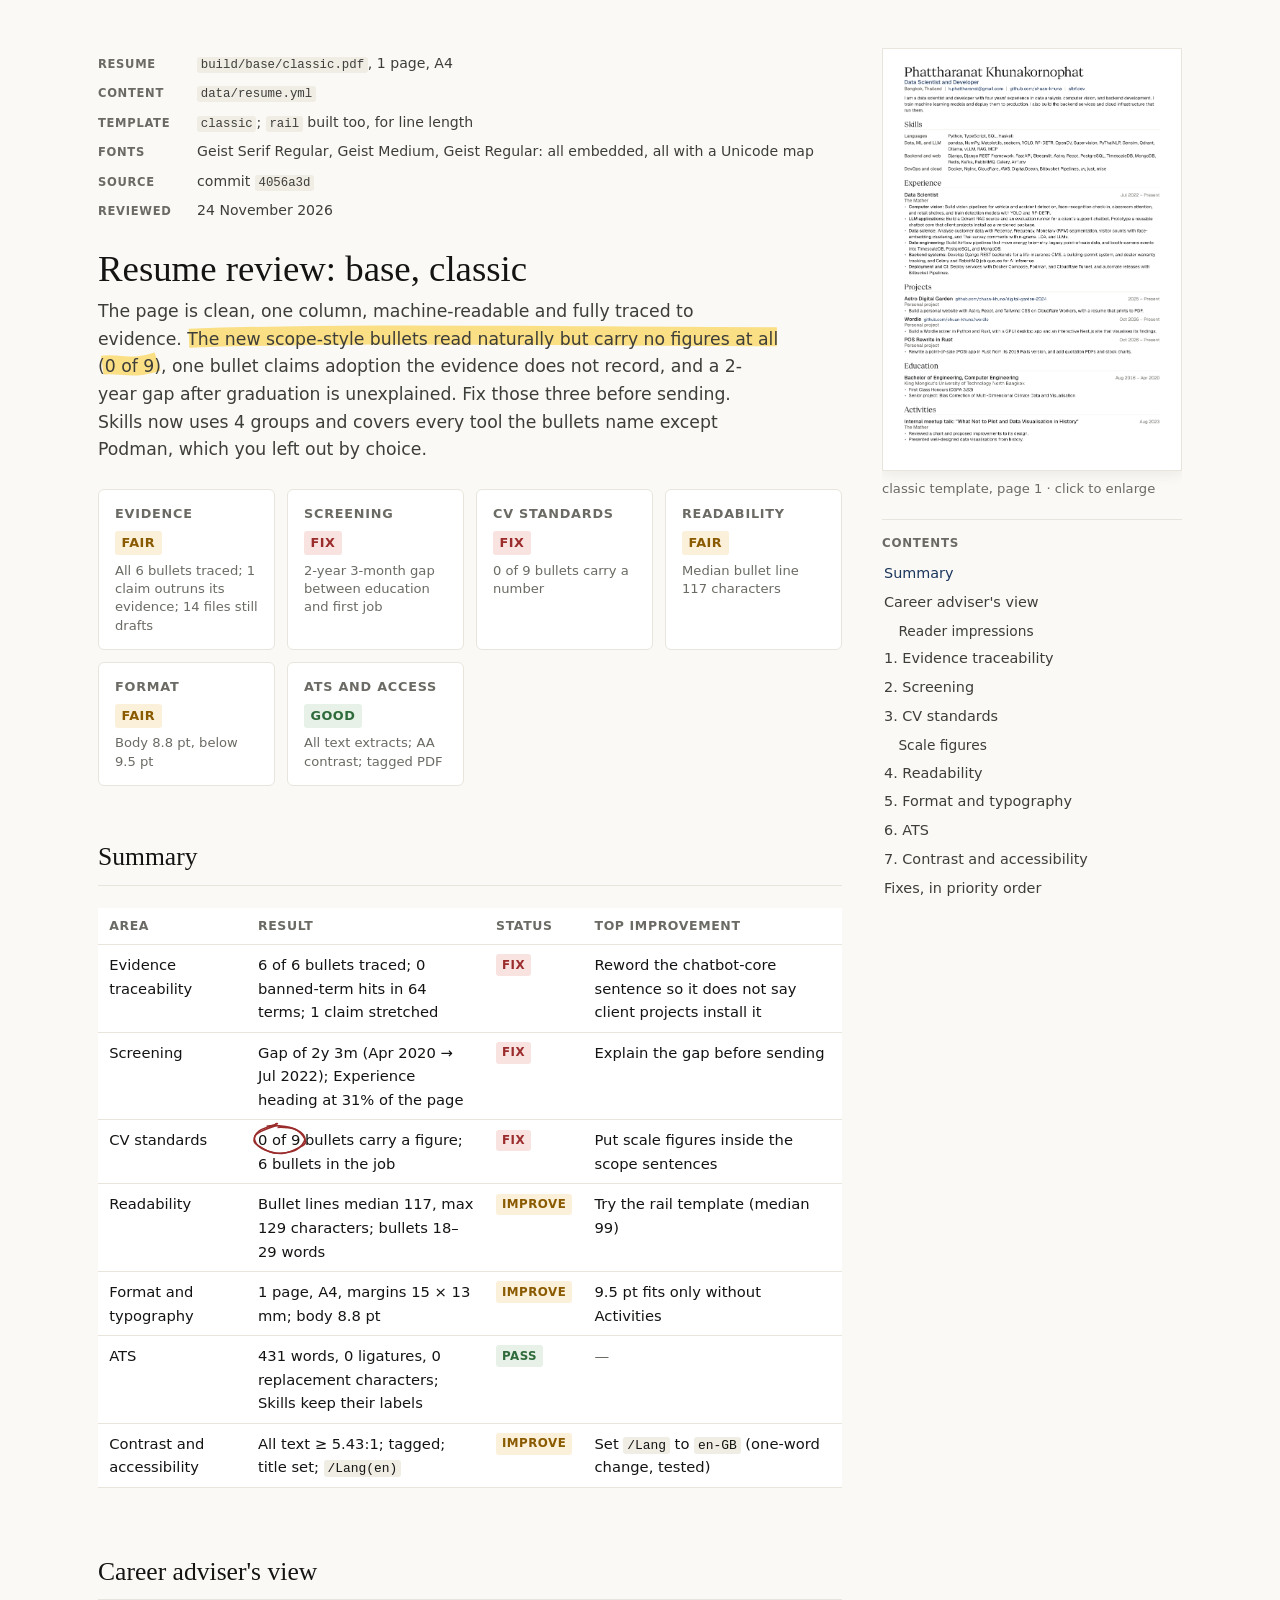
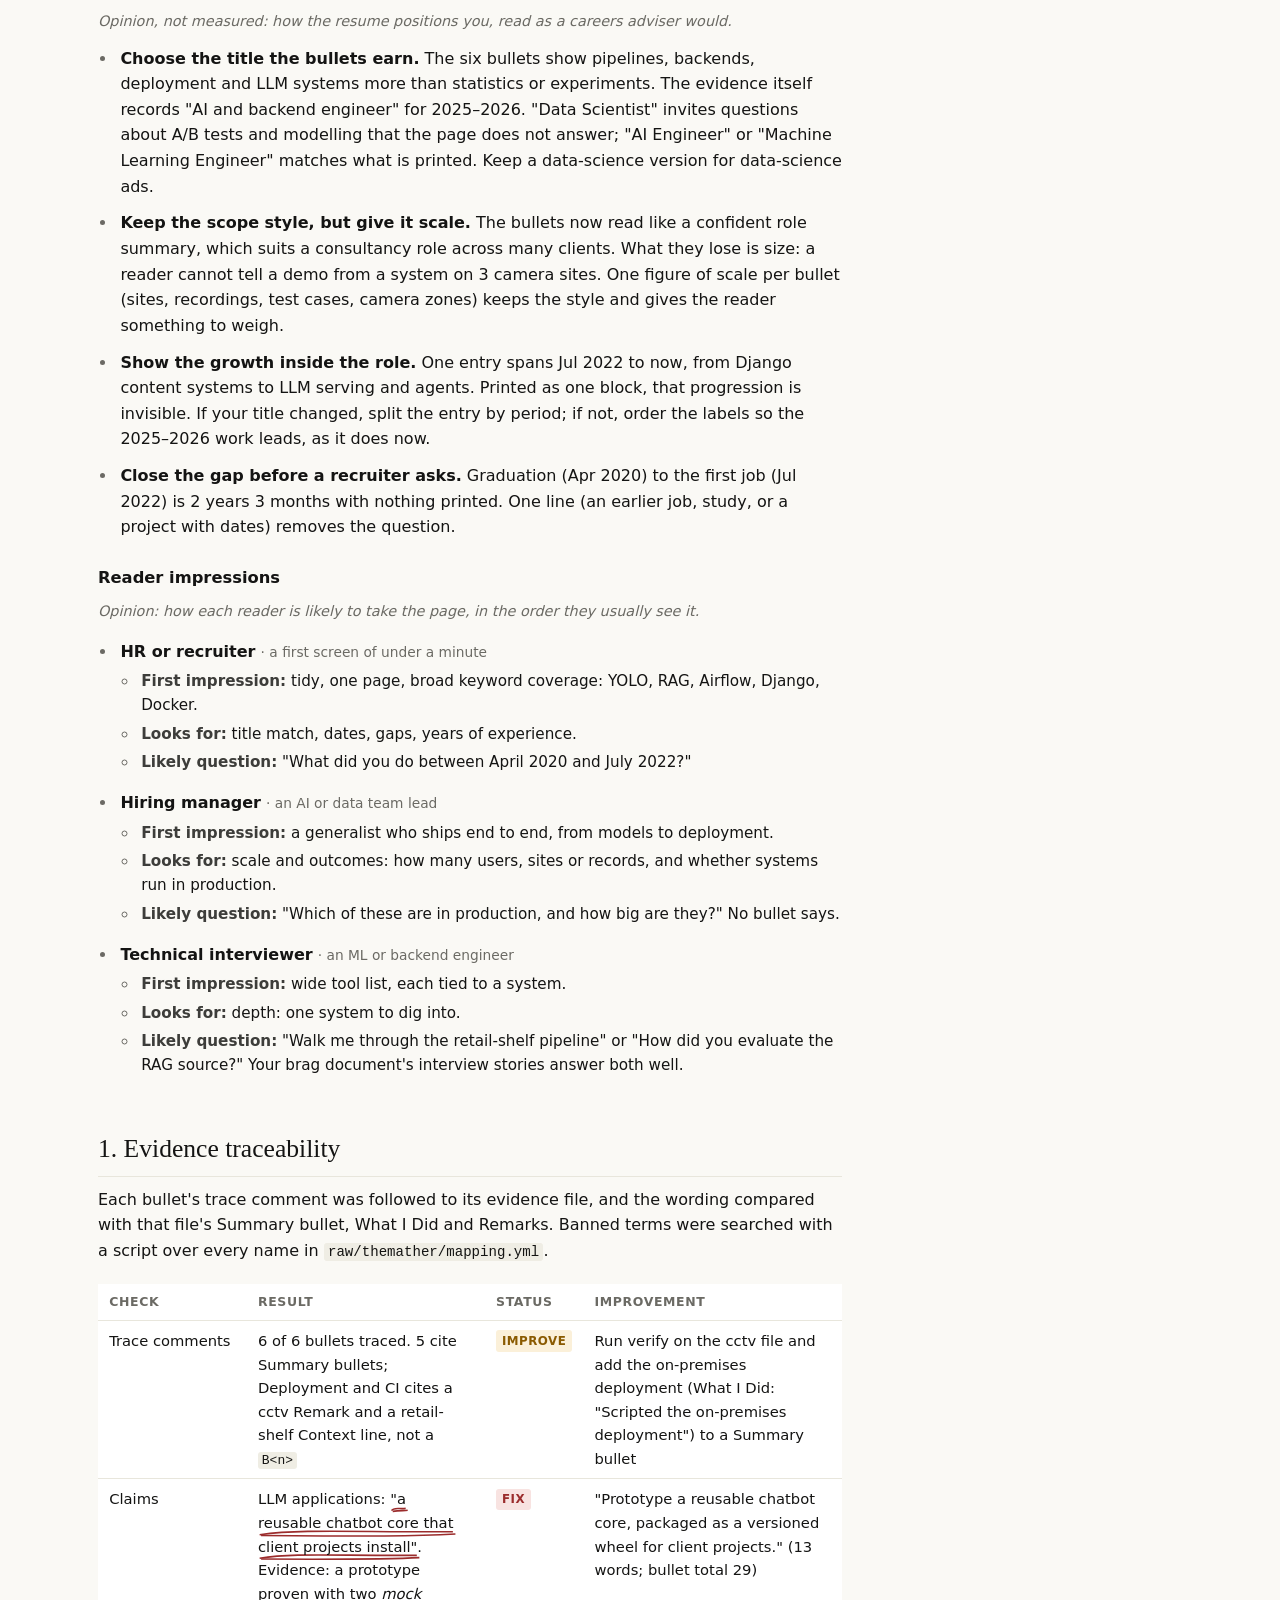
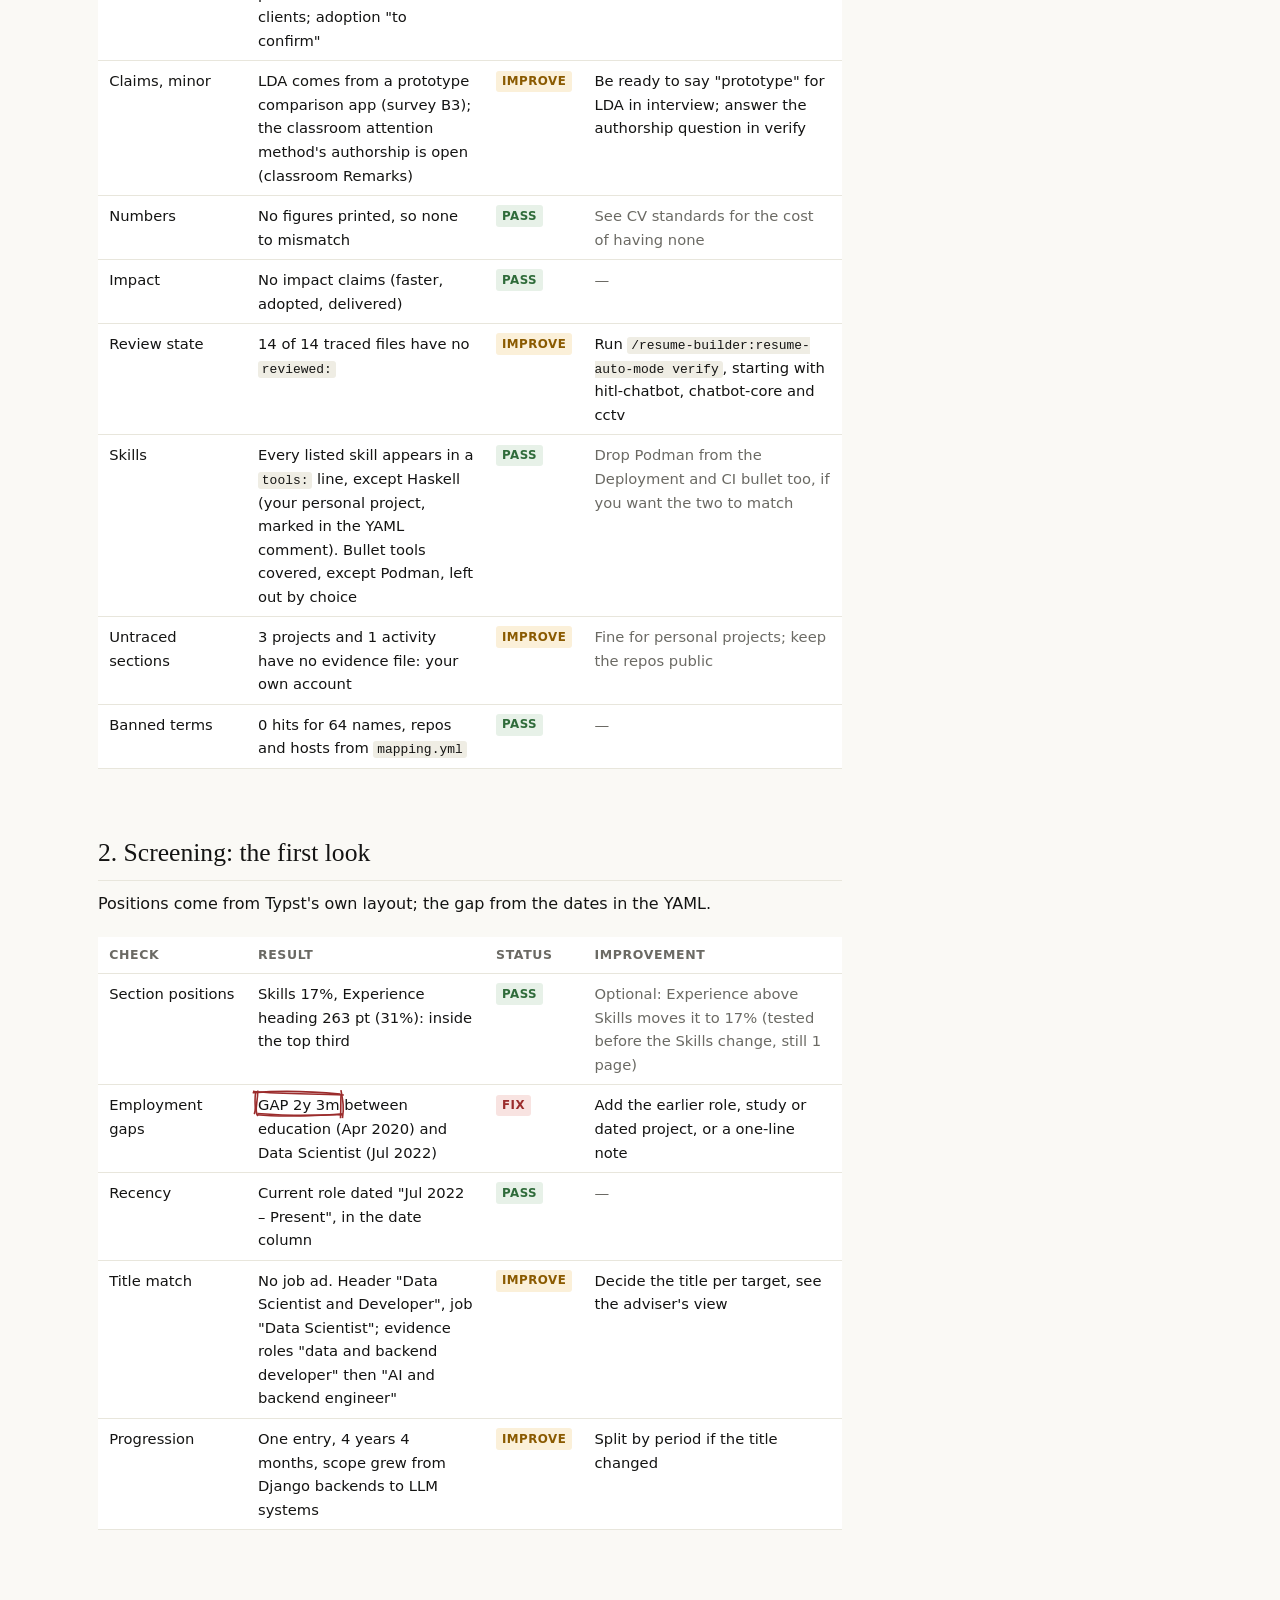
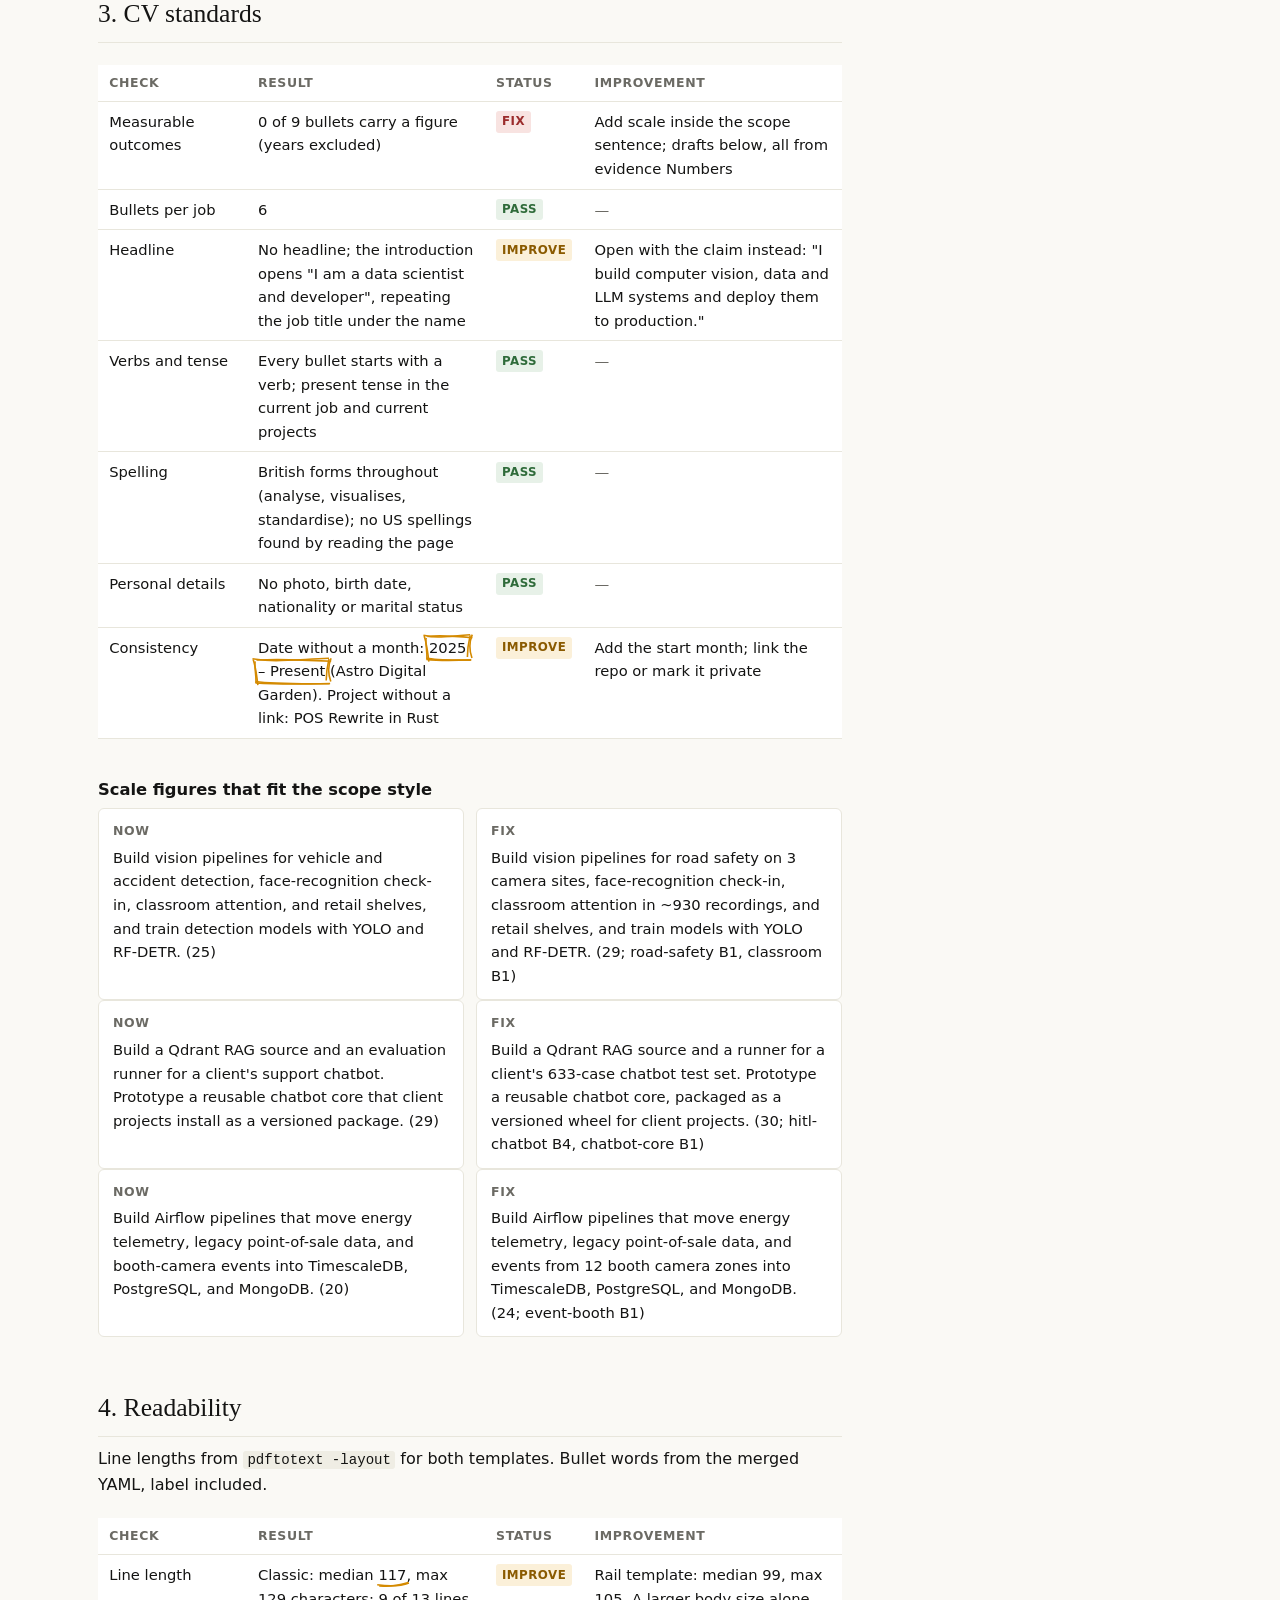
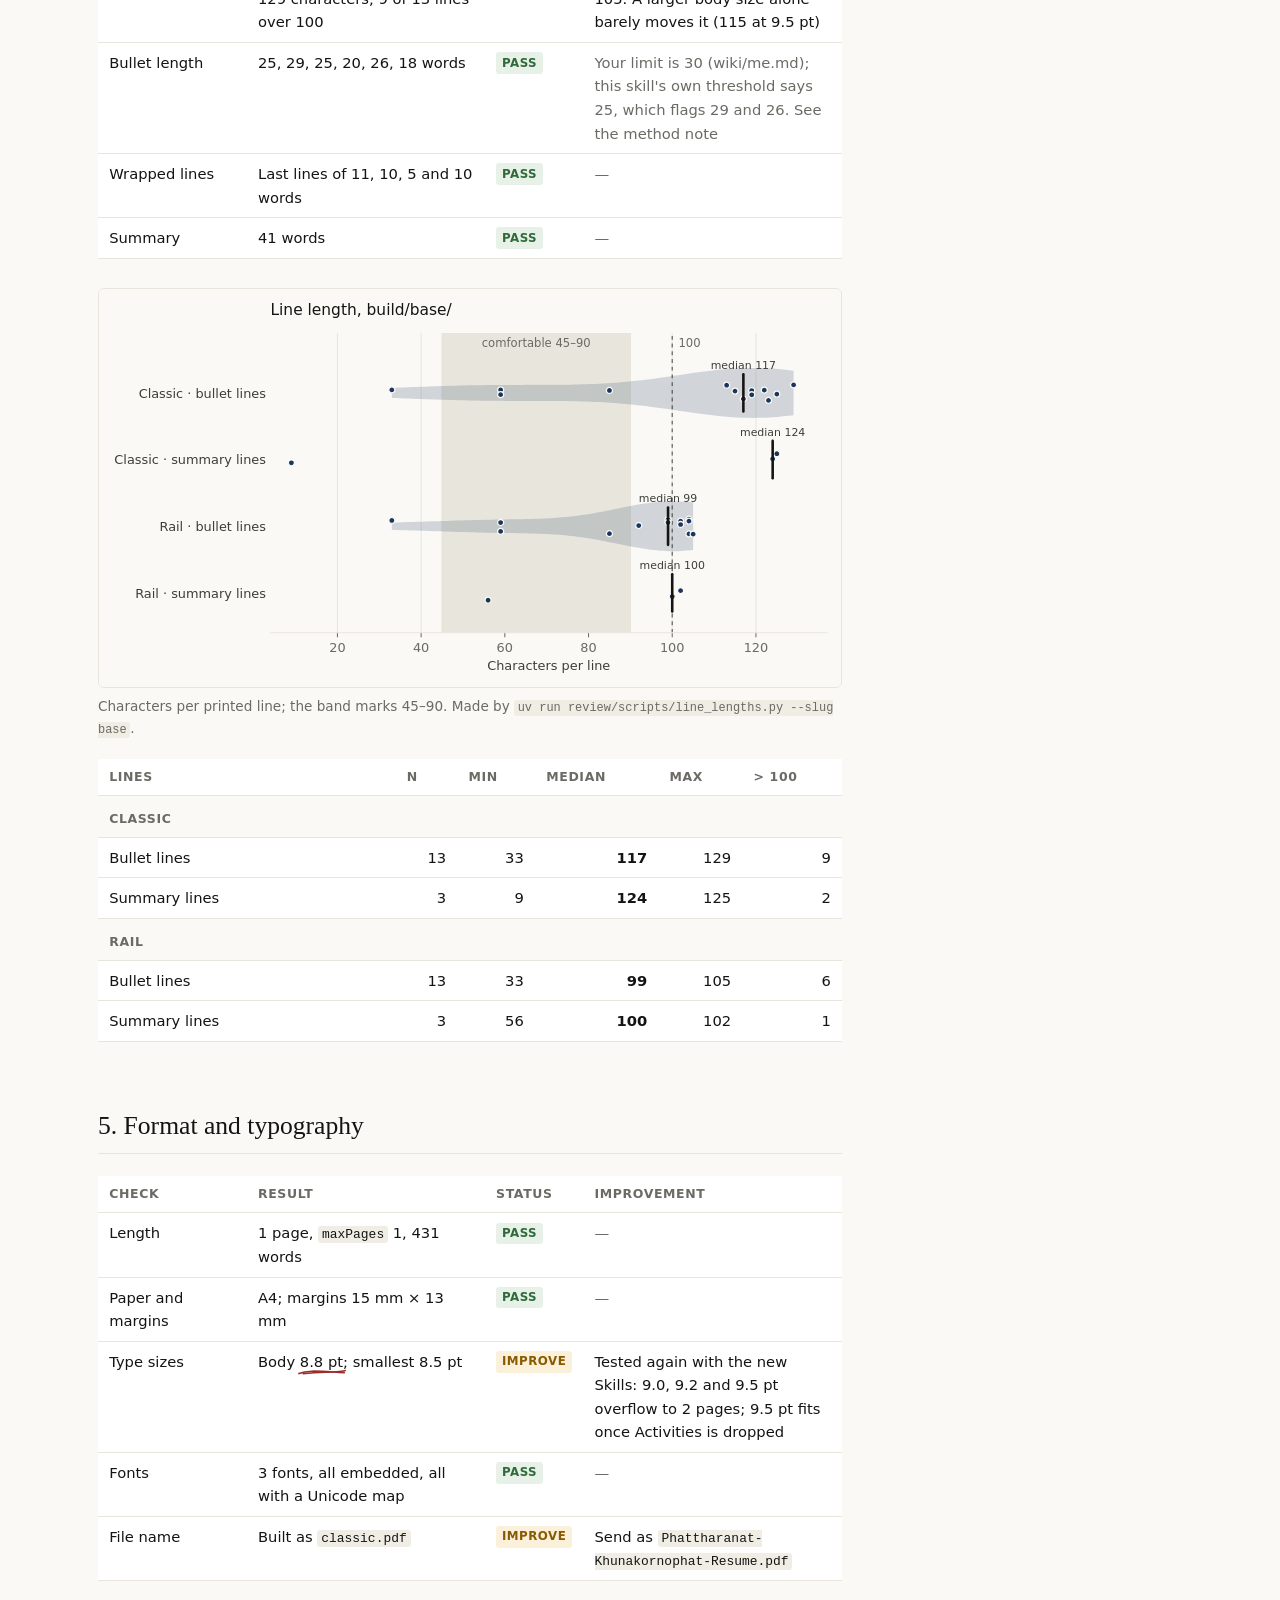
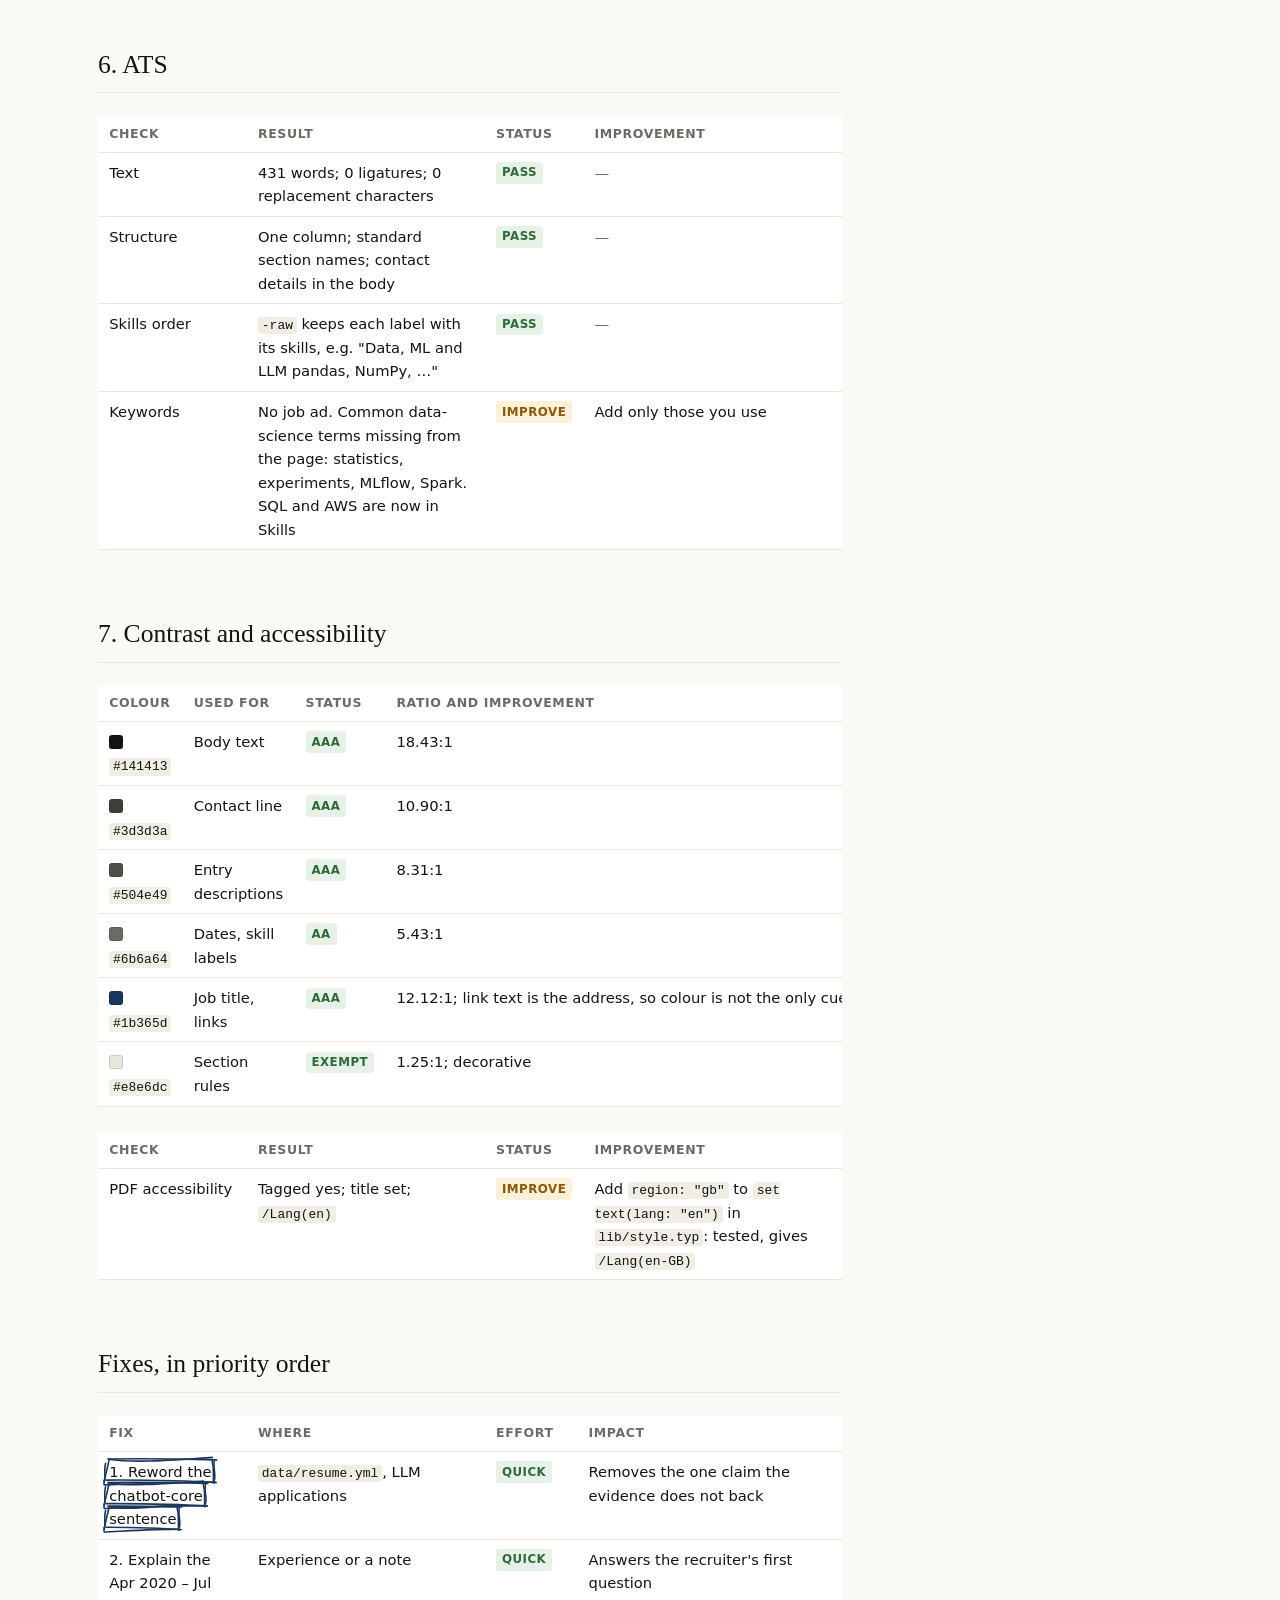
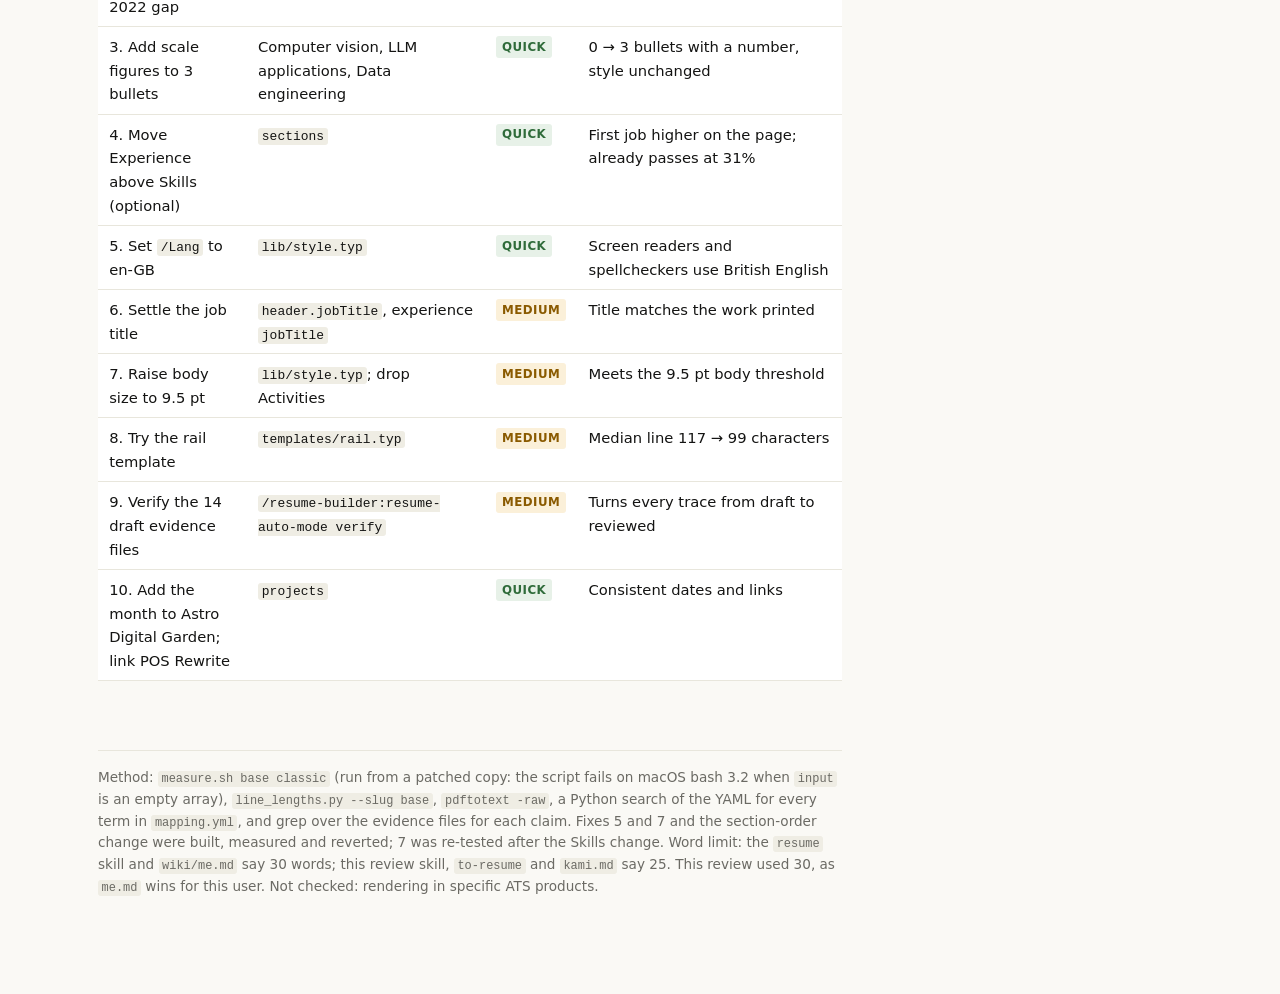
==== commit 4cc2af45: "refactor(plugin): fold the pipeline skills into one resume-auto-mode skill with playbooks Each step " ====
--- a/resume/review/index.html
+++ b/resume/review/index.html
@@ -92,7 +92,7 @@
   <tr><td>Claims, minor</td><td>LDA comes from a prototype comparison app (survey B3); the classroom attention method's authorship is open (classroom Remarks)</td><td class="status"><span class="badge warn">Improve</span></td><td>Be ready to say "prototype" for LDA in interview; answer the authorship question in verify</td></tr>
   <tr><td>Numbers</td><td>No figures printed, so none to mismatch</td><td class="status"><span class="badge pass">Pass</span></td><td class="muted">See CV standards for the cost of having none</td></tr>
   <tr><td>Impact</td><td>No impact claims (faster, adopted, delivered)</td><td class="status"><span class="badge pass">Pass</span></td><td class="muted">—</td></tr>
-  <tr><td>Review state</td><td><span data-note="circle" data-note-tone="warn">14 of 14</span> traced files have no <code>reviewed:</code></td><td class="status"><span class="badge warn">Improve</span></td><td>Run <code>/resume-evidence:verify</code>, starting with hitl-chatbot, chatbot-core and cctv</td></tr>
+  <tr><td>Review state</td><td><span data-note="circle" data-note-tone="warn">14 of 14</span> traced files have no <code>reviewed:</code></td><td class="status"><span class="badge warn">Improve</span></td><td>Run <code>/resume-builder:resume-auto-mode verify</code>, starting with hitl-chatbot, chatbot-core and cctv</td></tr>
   <tr><td>Skills</td><td>Every listed skill appears in a <code>tools:</code> line, except Haskell (your personal project, marked in the YAML comment). Bullet tools covered, except Podman, left out by choice</td><td class="status"><span class="badge pass">Pass</span></td><td class="muted">Drop Podman from the Deployment and CI bullet too, if you want the two to match</td></tr>
   <tr><td>Untraced sections</td><td>3 projects and 1 activity have no evidence file: your own account</td><td class="status"><span class="badge warn">Improve</span></td><td class="muted">Fine for personal projects; keep the repos public</td></tr>
   <tr><td>Banned terms</td><td>0 hits for 64 names, repos and hosts from <code>mapping.yml</code></td><td class="status"><span class="badge pass">Pass</span></td><td class="muted">—</td></tr>
@@ -221,7 +221,7 @@
   <tr><td>6. Settle the job title</td><td><code>header.jobTitle</code>, experience <code>jobTitle</code></td><td class="status"><span class="badge warn">Medium</span></td><td>Title matches the work printed</td></tr>
   <tr><td>7. Raise body size to 9.5 pt</td><td><code>lib/style.typ</code>; drop Activities</td><td class="status"><span class="badge warn">Medium</span></td><td>Meets the 9.5 pt body threshold</td></tr>
   <tr><td>8. Try the rail template</td><td><code>templates/rail.typ</code></td><td class="status"><span class="badge warn">Medium</span></td><td>Median line 117 → 99 characters</td></tr>
-  <tr><td>9. Verify the 14 draft evidence files</td><td><code>/resume-evidence:verify</code></td><td class="status"><span class="badge warn">Medium</span></td><td>Turns every trace from draft to reviewed</td></tr>
+  <tr><td>9. Verify the 14 draft evidence files</td><td><code>/resume-builder:resume-auto-mode verify</code></td><td class="status"><span class="badge warn">Medium</span></td><td>Turns every trace from draft to reviewed</td></tr>
   <tr><td>10. Add the month to Astro Digital Garden; link POS Rewrite</td><td><code>projects</code></td><td class="status"><span class="badge pass">Quick</span></td><td>Consistent dates and links</td></tr>
 </table>
 </div>
